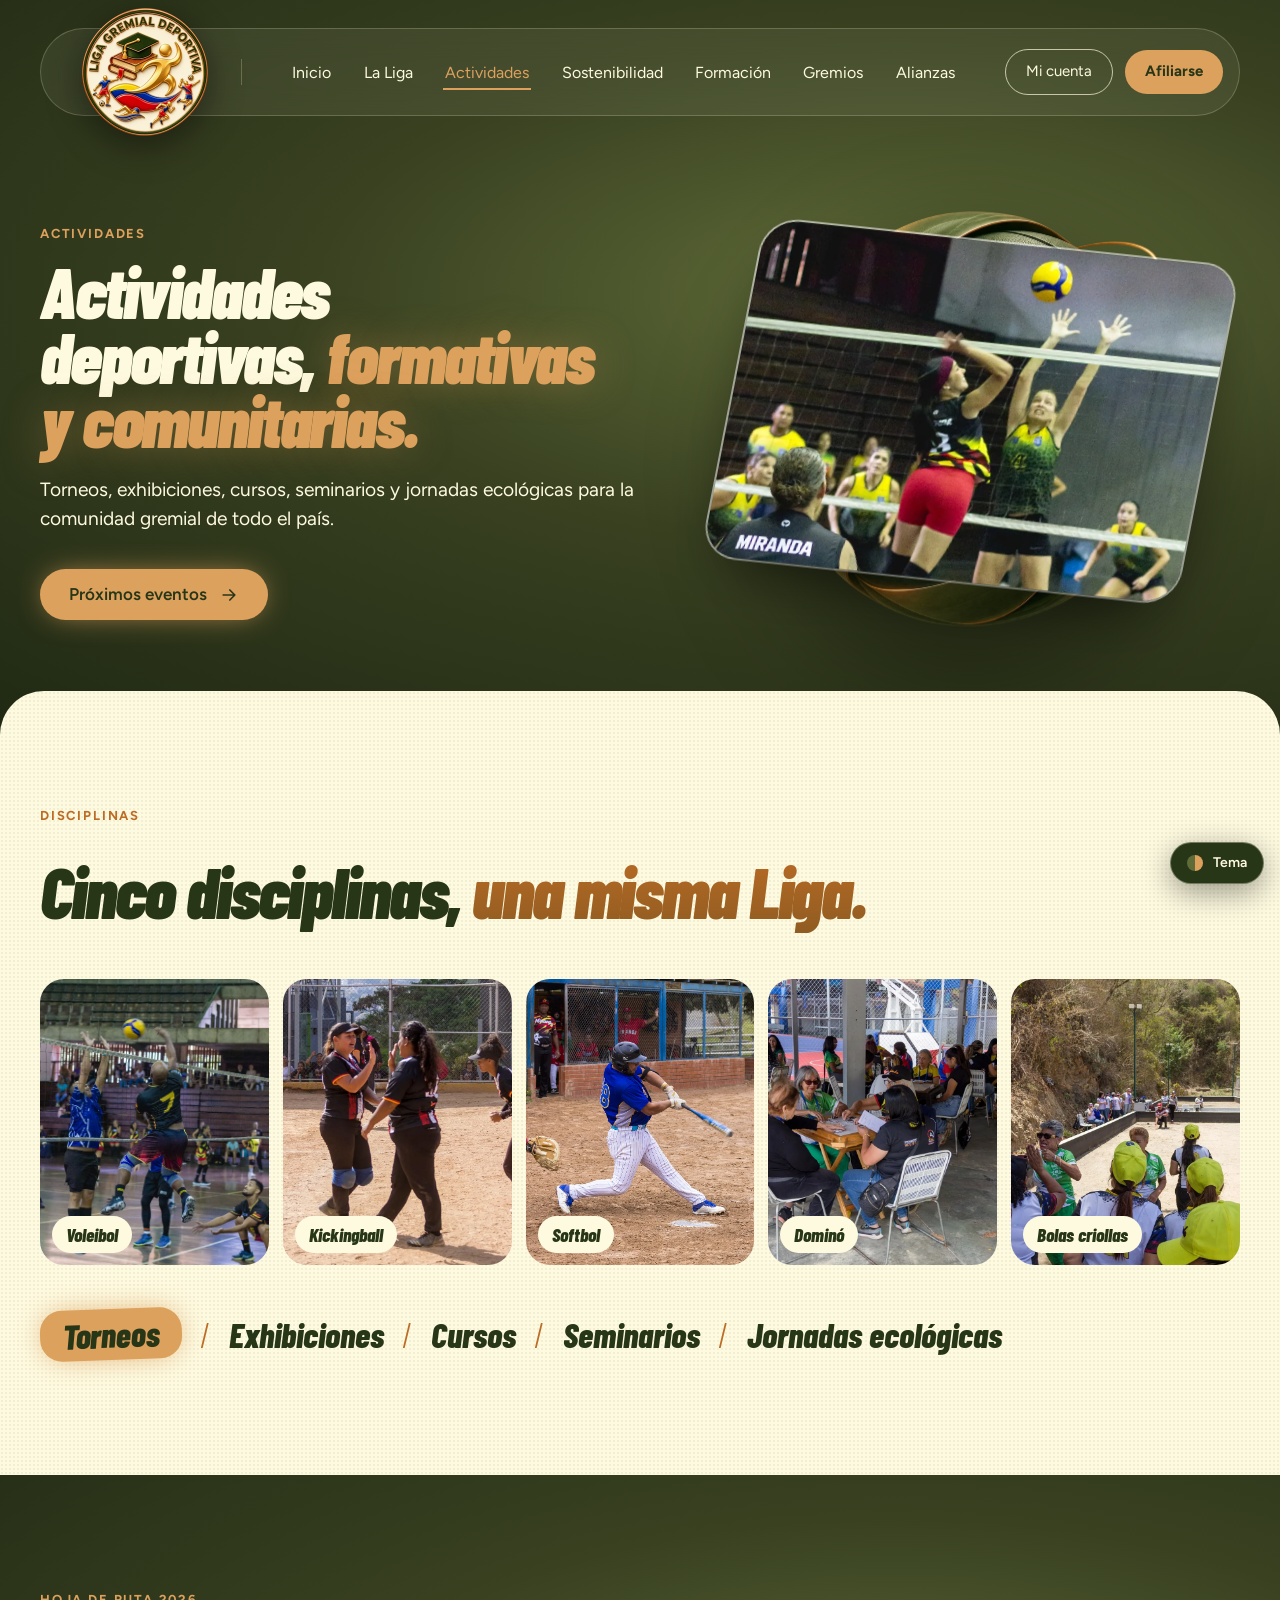
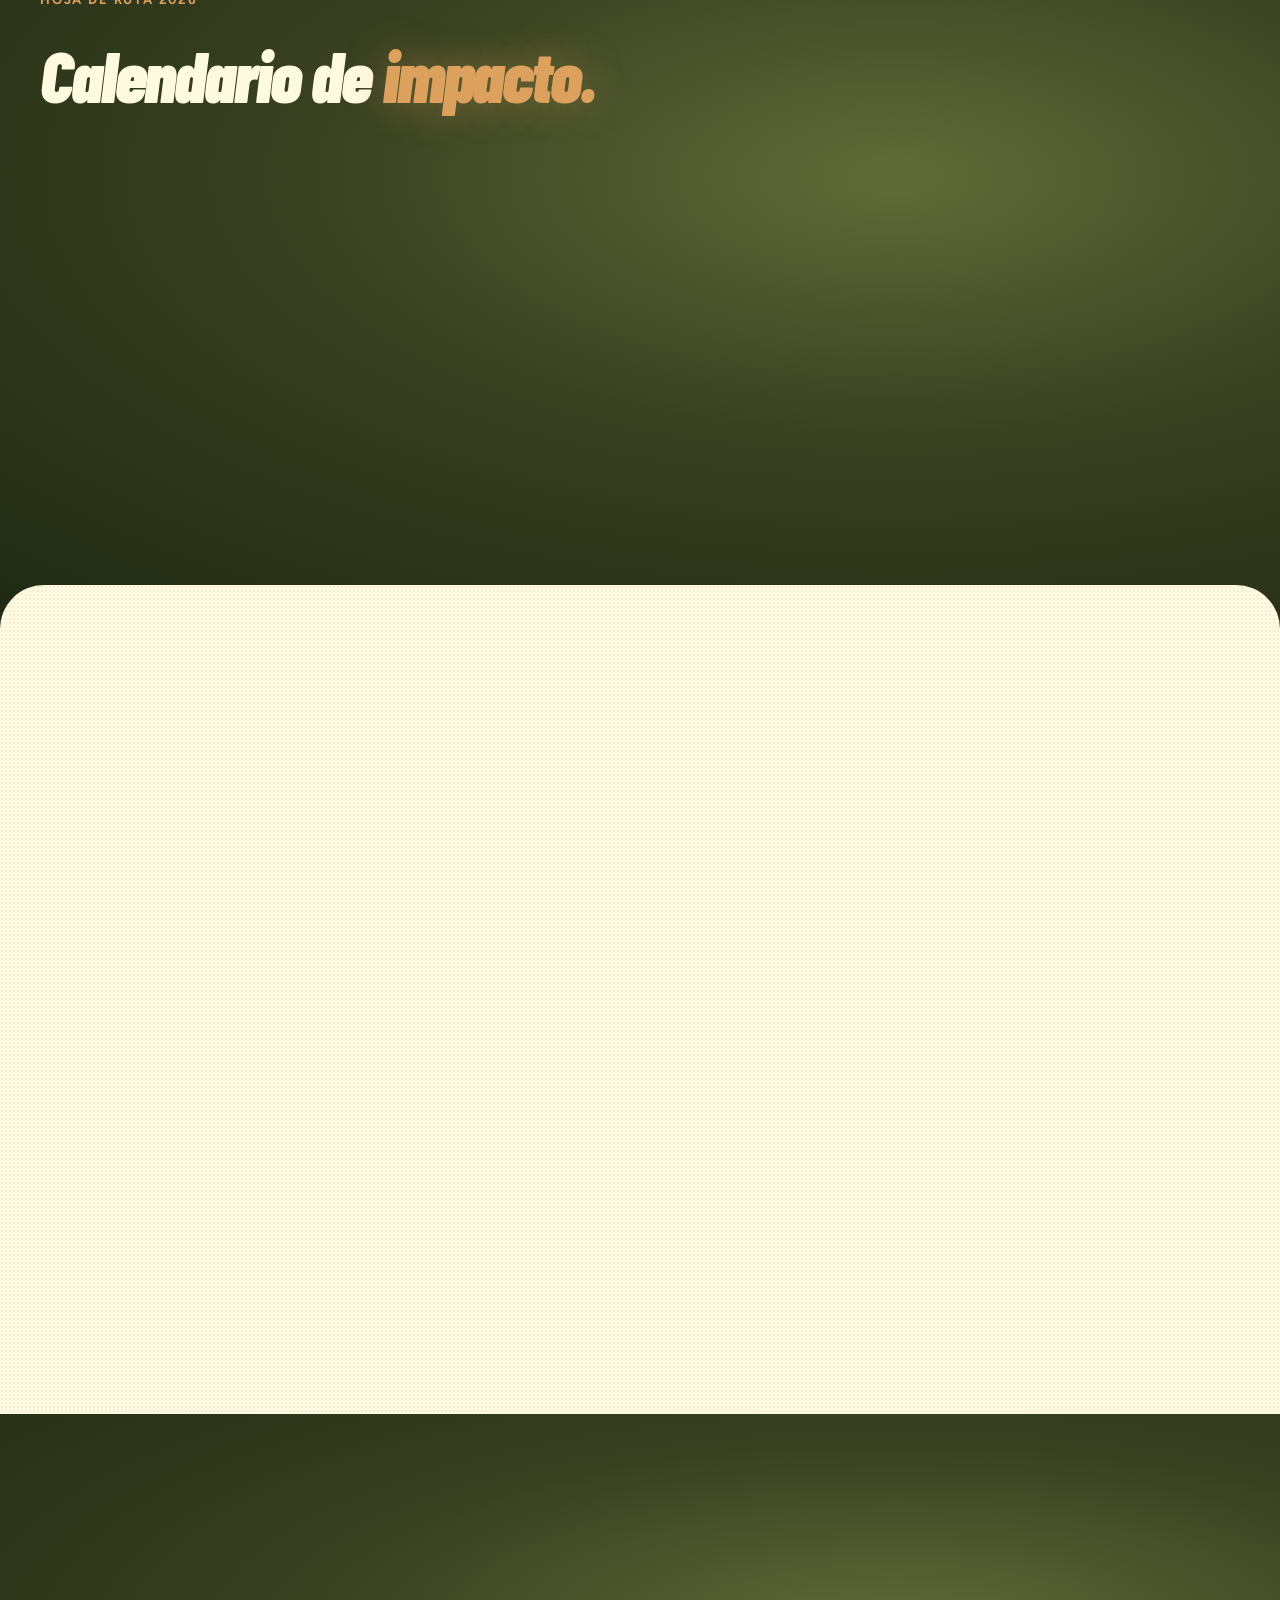
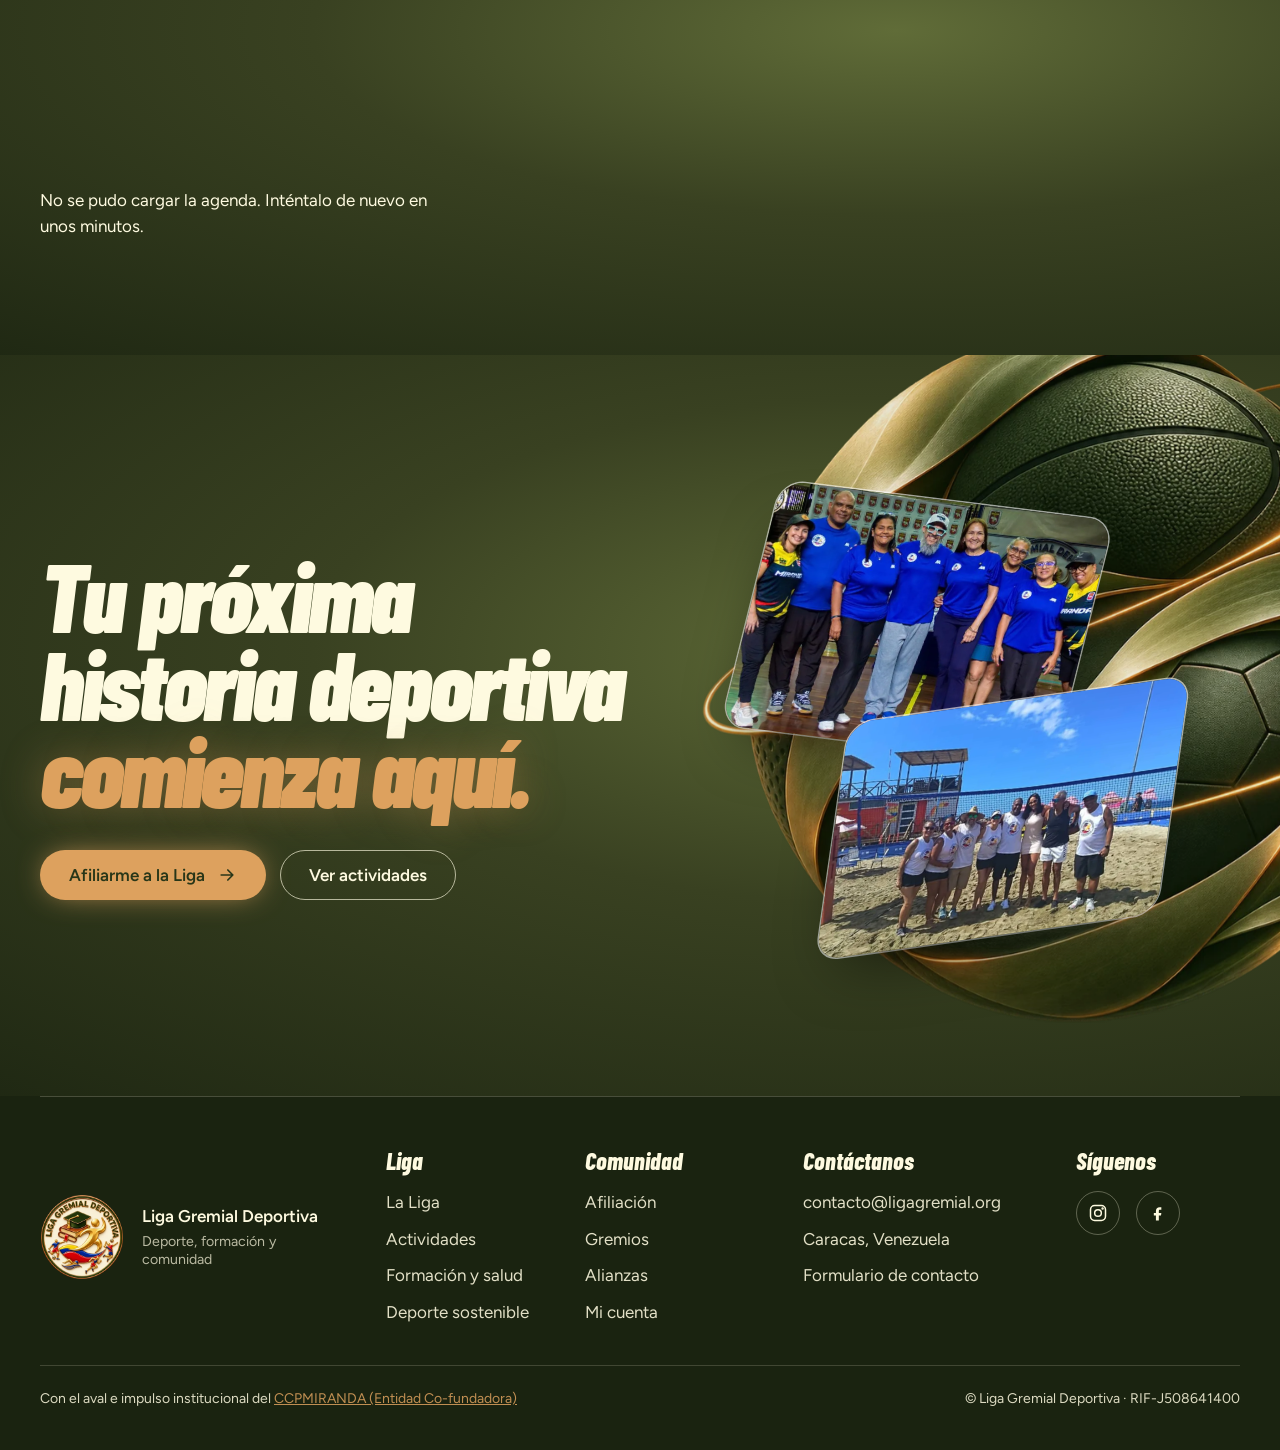
==== actividades.html @ 861901af "Vista previa estática del rediseño 2026 para la Junta Directiva Co-Authored-By: Claude Opus 5.5 <nor" ====
<!doctype html>
<html lang="es">
  <head>
    <meta charset="UTF-8" />
    <meta name="robots" content="noindex, nofollow" />
    <meta name="viewport" content="width=device-width, initial-scale=1.0" />
    <title>Actividades y agenda deportiva | Liga Gremial Deportiva</title>
    <meta name="description" content="Agenda de actividades, torneos, exhibiciones, cursos, seminarios y eventos deportivos de la Liga Gremial Deportiva." />
    <meta name="keywords" content="LGD, Liga Gremial Deportiva, Liga Gremial, LGD Venezuela, LGD VNZLA, ligagremial.org, liga gremial deportiva venezuela, deporte gremial, deporte gremial Venezuela, deportes gremiales, liga deportiva gremial" />
    <meta name="theme-color" content="#283618" />
    <meta name="color-scheme" content="light" />
    <meta name="application-name" content="Liga Gremial Deportiva" />
    <meta name="apple-mobile-web-app-title" content="LGD" />
    <meta name="geo.region" content="VE" />
    <link rel="icon" type="image/png" href="./src/assets/lgd-real/favicon-lgd-round.png" />
    <link rel="apple-touch-icon" href="./src/assets/lgd-real/favicon-lgd-round.png" />
    <link rel="manifest" href="./site.webmanifest" />
    <meta property="og:type" content="website" />
    <meta property="og:site_name" content="Liga Gremial Deportiva" />
    <meta property="og:locale" content="es_VE" />
    <meta property="og:locale:alternate" content="en_US" />
    <meta property="og:title" content="Actividades y agenda deportiva | Liga Gremial Deportiva" />
    <meta property="og:description" content="Agenda de actividades, torneos, exhibiciones, cursos, seminarios y eventos deportivos de la Liga Gremial Deportiva." />
    <meta property="og:url" content="https://ligagremial.org/actividades.html" />
    <meta property="og:image" content="https://ligagremial.org/src/assets/lgd-drive/actividades-hero-accion-20261014.jpg" />
    <meta property="og:image:alt" content="Liga Gremial Deportiva" />
    <meta name="twitter:card" content="summary_large_image" />
    <meta name="twitter:title" content="Actividades y agenda deportiva | Liga Gremial Deportiva" />
    <meta name="twitter:description" content="Agenda de actividades, torneos, exhibiciones, cursos, seminarios y eventos deportivos de la Liga Gremial Deportiva." />
    <meta name="twitter:image" content="https://ligagremial.org/src/assets/lgd-drive/actividades-hero-accion-20261014.jpg" />
    <script type="application/ld+json">
      {
        "@context": "https://schema.org",
        "@graph": [
          {
            "@type": "SportsOrganization",
            "@id": "https://ligagremial.org/#organization",
            "name": "Liga Gremial Deportiva",
            "alternateName": [
              "LGD",
              "Liga Gremial",
              "Liga Gremial Deportiva Venezuela",
              "LGD Venezuela",
              "LGD VNZLA",
              "ligagremial.org"
            ],
            "sameAs": [
              "https://www.instagram.com/lgdvnzla",
              "https://www.facebook.com/share/1KRpXBRXyN/"
            ],
            "url": "https://ligagremial.org/",
            "logo": "https://ligagremial.org/src/assets/lgd-real/logo-lgd-plano.jpg",
            "image": "https://ligagremial.org/src/assets/lgd-real/logo-lgd-plano.jpg",
            "taxID": "RIF-J508641400",
            "areaServed": {
              "@type": "Country",
              "name": "Venezuela"
            },
            "knowsAbout": [
              "deporte gremial",
              "deporte sostenible",
              "economía circular",
              "formación deportiva",
              "salud preventiva",
              "alianzas institucionales"
            ]
          },
          {
            "@type": "WebSite",
            "@id": "https://ligagremial.org/#website",
            "name": "Liga Gremial Deportiva",
            "url": "https://ligagremial.org/",
            "publisher": {
              "@id": "https://ligagremial.org/#organization"
            },
            "inLanguage": [
              "es",
              "en"
            ]
          },
          {
            "@type": "WebPage",
            "@id": "https://ligagremial.org/actividades.html#webpage",
            "url": "https://ligagremial.org/actividades.html",
            "name": "Actividades y agenda deportiva | Liga Gremial Deportiva",
            "description": "Agenda de actividades, torneos, exhibiciones, cursos, seminarios y eventos deportivos de la Liga Gremial Deportiva.",
            "isPartOf": {
              "@id": "https://ligagremial.org/#website"
            },
            "about": {
              "@id": "https://ligagremial.org/#organization"
            },
            "inLanguage": "es",
            "primaryImageOfPage": {
              "@type": "ImageObject",
              "url": "https://ligagremial.org/src/assets/lgd-drive/actividades-hero-accion-20261014.jpg"
            }
          },
          {
            "@type": "BreadcrumbList",
            "@id": "https://ligagremial.org/actividades.html#breadcrumb",
            "itemListElement": [
              {
                "@type": "ListItem",
                "position": 1,
                "name": "Inicio",
                "item": "https://ligagremial.org/"
              },
              {
                "@type": "ListItem",
                "position": 2,
                "name": "Actividades",
                "item": "https://ligagremial.org/actividades.html"
              }
            ]
          }
        ]
      }
    </script>
    <link rel="preconnect" href="https://fonts.googleapis.com" />
    <link rel="preconnect" href="https://fonts.gstatic.com" crossorigin />
    <link href="https://fonts.googleapis.com/css2?family=Barlow+Condensed:ital,wght@0,600;0,700;0,800;0,900;1,600;1,700;1,800;1,900&amp;family=Figtree:ital,wght@0,400;0,500;0,600;0,700;1,400;1,500&amp;display=swap" rel="stylesheet" />
    <link rel="stylesheet" href="./rediseno.css?v=20261112" />
    <script>(function(){var t='oliva';try{t=localStorage.getItem('lgd-tema')||t}catch(e){}document.documentElement.dataset.theme=t==='amatista'?'amatista':'oliva';})();</script>
    <script src="./rediseno.js?v=20261112" defer></script>
  </head>
  <body class="page-fade">
    <a class="skip-link" href="#contenido">Saltar al contenido</a>
    <header class="site-head">
      <nav class="nav-bar" aria-label="Navegación principal">
        <a class="brand" href="./index.html" aria-label="Liga Gremial Deportiva, inicio"><img class="" src="./src/assets/rediseno/logo-oliva-256.webp" data-src-oliva="./src/assets/rediseno/logo-oliva-256.webp" data-src-amatista="./src/assets/rediseno/logo-amatista-256.webp" alt="Logo de la Liga Gremial Deportiva" width="256" height="256" /></a>
        <ul class="nav-links"><li><a href="./index.html">Inicio</a></li><li><a href="./liga.html">La Liga</a></li><li><a href="./actividades.html" aria-current="page">Actividades</a></li><li><a href="./deporte-sostenible.html">Sostenibilidad</a></li><li><a href="./formacion-salud.html">Formación</a></li><li><a href="./gremios.html">Gremios</a></li><li><a href="./institucional.html">Alianzas</a></li></ul>
        <div class="nav-actions"><a class="nav-account" href="https://ligagremial.org/cuenta.html">Mi cuenta</a><a class="nav-join" href="./comunidad-afiliacion.html">Afiliarse</a></div>
        <button class="nav-toggle" type="button" aria-label="Abrir menú" aria-expanded="false" aria-controls="menu-movil"><span></span></button>
      </nav>
      <div class="nav-panel" id="menu-movil">
        <ul><li><a href="./index.html">Inicio</a></li><li><a href="./liga.html">La Liga</a></li><li><a href="./actividades.html" aria-current="page">Actividades</a></li><li><a href="./deporte-sostenible.html">Sostenibilidad</a></li><li><a href="./formacion-salud.html">Formación</a></li><li><a href="./gremios.html">Gremios</a></li><li><a href="./institucional.html">Alianzas</a></li><li><a href="./comunidad-afiliacion.html">Afiliación</a></li><li><a href="./contacto.html">Contacto</a></li></ul>
        <div class="btn-row"><a class="btn btn-ghost" href="https://ligagremial.org/cuenta.html">Mi cuenta</a><a class="btn btn-accent" href="./comunidad-afiliacion.html">Afiliarse</a></div>
      </div>
    </header>
    <main id="contenido">
      <section class="dark page-hero">
        <div class="wrap split">
          <div data-reveal>
            <span class="eyebrow">Actividades</span>
            <h1 class="display display-lg">Actividades deportivas, <span class="accent">formativas y comunitarias.</span></h1>
            <p class="lead">Torneos, exhibiciones, cursos, seminarios y jornadas ecológicas para la comunidad gremial de todo el país.</p>
            <div class="btn-row"><a class="btn btn-accent" href="#agenda-eventos">Próximos eventos<svg viewBox="0 0 24 24" fill="none" stroke="currentColor" stroke-width="2" stroke-linecap="round" stroke-linejoin="round" aria-hidden="true"><path d="M5 12h14M13 6l6 6-6 6"/></svg></a></div>
          </div>
          <div class="stage" data-reveal="zoom" style="aspect-ratio: 1 / .78">
            <img class="sphere " data-depth="0.5" src="./src/assets/rediseno/esfera-oliva-900.webp" srcset="./src/assets/rediseno/esfera-oliva-900.webp 900w, ./src/assets/rediseno/esfera-oliva.webp 1119w" sizes="(min-width: 1024px) 680px, 90vw" data-src-oliva="./src/assets/rediseno/esfera-oliva-900.webp" data-src-amatista="./src/assets/rediseno/esfera-amatista-900.webp" data-srcset-oliva="./src/assets/rediseno/esfera-oliva-900.webp 900w, ./src/assets/rediseno/esfera-oliva.webp 1119w" data-srcset-amatista="./src/assets/rediseno/esfera-amatista-900.webp 900w, ./src/assets/rediseno/esfera-amatista.webp 1159w" alt="" aria-hidden="true" width="900" height="828" />
            <div class="photo-tilt" style="position:absolute;inset:4% 2% 10%">
              <figure data-depth="0.25" style="transform: translate3d(var(--px,0),var(--py,0),0) rotate(6deg) skewX(-5deg)"><img src="./src/assets/rediseno/fotos/actividades-hero-accion-20261014.webp" alt="Actividad deportiva gremial en cancha" /></figure>
            </div>
          </div>
        </div>
      </section>

      <section class="paper sec lift" aria-labelledby="disciplinas-title">
        <div class="wrap">
          <div class="sec-head" data-reveal><span class="eyebrow">Disciplinas</span><h2 class="display display-lg" id="disciplinas-title">Cinco disciplinas, <span class="grad">una misma Liga.</span></h2></div>
          <div class="gallery"><figure data-reveal style="--d:0.0s"><img src="./src/assets/rediseno/fotos/evento-voleibol.webp" alt="Voleibol gremial" loading="lazy" /><figcaption>Voleibol</figcaption></figure><figure data-reveal style="--d:0.06s"><img src="./src/assets/rediseno/fotos/evento-kickingball.webp" alt="Kickingball" loading="lazy" /><figcaption>Kickingball</figcaption></figure><figure data-reveal style="--d:0.12s"><img src="./src/assets/rediseno/fotos/evento-softbol.webp" alt="Softbol" loading="lazy" /><figcaption>Softbol</figcaption></figure><figure data-reveal style="--d:0.18s"><img src="./src/assets/rediseno/fotos/evento-domino.webp" alt="Dominó" loading="lazy" /><figcaption>Dominó</figcaption></figure><figure data-reveal style="--d:0.24s"><img src="./src/assets/rediseno/fotos/evento-bolas-criollas.webp" alt="Bolas criollas" loading="lazy" /><figcaption>Bolas criollas</figcaption></figure></div>
          <ul class="pills" style="margin-top:44px"><li class="on">Torneos</li><li>Exhibiciones</li><li>Cursos</li><li>Seminarios</li><li>Jornadas ecológicas</li></ul>
        </div>
      </section>

      <section class="dark sec" aria-labelledby="ruta-title">
        <div class="wrap">
          <div class="sec-head" data-reveal><span class="eyebrow">Hoja de ruta 2026</span><h2 class="display display-lg" id="ruta-title">Calendario de <span class="accent">impacto.</span></h2></div>
          <div class="timeline">
            <div class="month" data-reveal><h3>Noviembre</h3><p>Mes del rendimiento</p><ol>
              <li><time>13 nov</time><span>Carrera Caminata Chirimena Extrema</span></li>
              <li><time>21–22 nov</time><span>Copa Navidad Gremial de Baloncesto</span></li>
              <li><time>27 nov</time><span>Jornada de Capacitación Deportiva</span></li>
              <li><time>28–29 nov</time><span>Copa Navidad Gremial</span></li></ol></div>
            <div class="month" data-reveal style="--d:.1s"><h3>Diciembre</h3><p>Mes de la integración</p><ol>
              <li><time>5–6 dic</time><span>Copa Navidad Gremial de Bolas Criollas y Dominó</span></li></ol></div>
          </div>
        </div>
      </section>

      <section class="paper sec lift" aria-labelledby="mapa-title">
        <div class="wrap">
          <div class="sec-head" data-reveal><span class="eyebrow">Por disciplina</span><h2 class="display display-lg" id="mapa-title">Así se vive <span class="grad">cada deporte.</span></h2></div>
          <div class="cards cards-3"><article class="card" data-reveal style="--d:0.0s"><span class="kicker">Disciplina</span><h3>Voleibol</h3><p>Competencias de cancha y de arena, con equipos por gremio y categorías femenina y masculina.</p></article><article class="card" data-reveal style="--d:0.06s"><span class="kicker">Disciplina</span><h3>Kickingball</h3><p>Participación femenina e integración comunitaria en jornadas por categoría.</p></article><article class="card" data-reveal style="--d:0.12s"><span class="kicker">Disciplina</span><h3>Softbol</h3><p>Calendario por equipos y encuentros entre gremios y clubes afiliados.</p></article><article class="card" data-reveal style="--d:0.0s"><span class="kicker">Disciplina</span><h3>Dominó</h3><p>Actividad social y de integración entre profesionales de distintos gremios.</p></article><article class="card" data-reveal style="--d:0.06s"><span class="kicker">Disciplina</span><h3>Bolas criollas</h3><p>Disciplina tradicional para integración social, recreación gremial y encuentros familiares.</p></article></div>
        </div>
      </section>

      <section class="dark sec" id="agenda-eventos" aria-labelledby="eventos-title">
        <div class="wrap">
          <div class="sec-head" data-reveal><span class="eyebrow">Agenda LGD</span><h2 class="display display-lg" id="eventos-title">Próximos <span class="accent">eventos.</span></h2>
            <p class="lead">Consulta las actividades publicadas por la Liga e inscríbete desde tu cuenta de afiliado.</p></div>
          <div id="agenda-eventos-list" class="agenda-list" aria-live="polite"><p>Cargando actividades…</p></div>
        </div>
      </section>

      <section class="dark sec" aria-labelledby="cta-title">
        <div class="wrap split">
          <div data-reveal>
            <h2 class="display display-xl" id="cta-title">Tu próxima<br />historia deportiva<br /><span class="accent">comienza aquí.</span></h2>
            <div class="btn-row"><a class="btn btn-accent" href="./comunidad-afiliacion.html">Afiliarme a la Liga<svg viewBox="0 0 24 24" fill="none" stroke="currentColor" stroke-width="2" stroke-linecap="round" stroke-linejoin="round" aria-hidden="true"><path d="M5 12h14M13 6l6 6-6 6"/></svg></a><a class="btn btn-ghost" href="./actividades.html">Ver actividades</a></div>
          </div>
          <div class="cta-stage" data-reveal="zoom">
            <img class="sphere " data-depth="0.4" src="./src/assets/rediseno/esfera-oliva-900.webp" srcset="./src/assets/rediseno/esfera-oliva-900.webp 900w, ./src/assets/rediseno/esfera-oliva.webp 1119w" sizes="(min-width: 1024px) 860px, 120vw" data-src-oliva="./src/assets/rediseno/esfera-oliva-900.webp" data-src-amatista="./src/assets/rediseno/esfera-amatista-900.webp" data-srcset-oliva="./src/assets/rediseno/esfera-oliva-900.webp 900w, ./src/assets/rediseno/esfera-oliva.webp 1119w" data-srcset-amatista="./src/assets/rediseno/esfera-amatista-900.webp 900w, ./src/assets/rediseno/esfera-amatista.webp 1159w" alt="" aria-hidden="true" width="900" height="828" />
            <div class="cta-photo" style="left:40%;top:30%;width:62%;aspect-ratio:4/3;--r:7deg;--k:-7deg"><img src="./src/assets/rediseno/fotos/contactanos-20260929.webp" alt="Equipo de la Liga celebrando en la cancha" loading="lazy" /></div>
            <div class="cta-photo" style="left:56%;top:68%;width:64%;aspect-ratio:3/2;--r:-8deg;--k:-16deg"><img src="./src/assets/rediseno/fotos/playa-03.webp" alt="Participantes de la Copa Gremial de Voleibol de Arena" loading="lazy" /></div>
          </div>
        </div>
      </section>
    </main>
    <footer class="site-foot">
      <div class="foot-grid">
        <div class="foot-brand"><img class="" src="./src/assets/rediseno/logo-oliva-256.webp" data-src-oliva="./src/assets/rediseno/logo-oliva-256.webp" data-src-amatista="./src/assets/rediseno/logo-amatista-256.webp" alt="" width="256" height="256" /><p>Liga Gremial Deportiva<small>Deporte, formación y comunidad</small></p></div>
        <div><h4>Liga</h4><ul><li><a href="./liga.html">La Liga</a></li><li><a href="./actividades.html">Actividades</a></li><li><a href="./formacion-salud.html">Formación y salud</a></li><li><a href="./deporte-sostenible.html">Deporte sostenible</a></li></ul></div>
        <div><h4>Comunidad</h4><ul><li><a href="./comunidad-afiliacion.html">Afiliación</a></li><li><a href="./gremios.html">Gremios</a></li><li><a href="./institucional.html">Alianzas</a></li><li><a href="https://ligagremial.org/cuenta.html">Mi cuenta</a></li></ul></div>
        <div><h4>Contáctanos</h4><ul><li><a href="mailto:contacto@ligagremial.org">contacto@ligagremial.org</a></li><li><a href="./contacto.html">Caracas, Venezuela</a></li><li><a href="./contacto.html">Formulario de contacto</a></li></ul></div>
        <div><h4>Síguenos</h4><div class="social"><a href="https://www.instagram.com/lgdvnzla" target="_blank" rel="noopener noreferrer" aria-label="Instagram de la Liga Gremial Deportiva"><svg viewBox="0 0 24 24" fill="none" stroke="currentColor" stroke-width="1.8" stroke-linecap="round" stroke-linejoin="round" aria-hidden="true"><rect x="3" y="3" width="18" height="18" rx="5"/><circle cx="12" cy="12" r="4"/><circle cx="17.5" cy="6.5" r=".6" fill="currentColor"/></svg></a><a href="https://www.facebook.com/share/1KRpXBRXyN/" target="_blank" rel="noopener noreferrer" aria-label="Facebook de la Liga Gremial Deportiva"><svg viewBox="0 0 24 24" fill="currentColor" aria-hidden="true"><path d="M14 8h2V5h-2c-2.8 0-4.5 1.7-4.5 4.6V12H7v3h2.5v6H13v-6h2.6l.4-3h-3V9.7c0-1.1.4-1.7 1-1.7Z"/></svg></a></div></div>
      </div>
      <div class="foot-seal">
        <p>Con el aval e impulso institucional del <a href="./institucional.html#ccpmiranda">CCPMIRANDA (Entidad Co-fundadora)</a></p>
        <p>© Liga Gremial Deportiva · RIF-J508641400</p>
      </div>
    </footer>
    
  </body>
</html>
---- rediseno.css ----
/* Liga Gremial Deportiva — rediseño 2026.
   Los colores viven en variables --lgd-*; cada tema solo redefine esas variables. */

:root,
html[data-theme="oliva"] {
  --lgd-bg: #283618;
  --lgd-deep: #1a2310;
  --lgd-mid: #394121;
  --lgd-glow: #606c38;
  --lgd-paper: #fefae0;
  --lgd-paper-2: #f3eccb;
  --lgd-ink: #283618;
  --lgd-light: #fefae0;
  --lgd-accent: #dda15e;
  --lgd-accent-deep: #bc6c25;
  --lgd-action-ink: #283618;
  --lgd-org-1: #bc6c25;
  --lgd-org-2: #606c38;
  --lgd-org-3: #394121;
}

html[data-theme="amatista"] {
  --lgd-bg: #3c1642;
  --lgd-deep: #220a27;
  --lgd-mid: #43234f;
  --lgd-glow: #086375;
  --lgd-paper: #f4fff0;
  --lgd-paper-2: #e3f5ec;
  --lgd-ink: #3c1642;
  --lgd-light: #ffffff;
  --lgd-accent: #1dd3b0;
  --lgd-accent-deep: #086375;
  --lgd-action-ink: #073b3d;
  --lgd-org-1: #086375;
  --lgd-org-2: #6b2f78;
  --lgd-org-3: #43234f;
}

:root {
  --font-display: "Barlow Condensed", "Arial Narrow", sans-serif;
  --font-body: "Figtree", system-ui, sans-serif;
  --wrap: 1330px;
  --gutter: clamp(16px, 4vw, 40px);
  --radius-xl: 44px;
  --ease-out: cubic-bezier(.2, .7, .2, 1);
}

*, *::before, *::after { box-sizing: border-box; }
html { scroll-behavior: smooth; -webkit-text-size-adjust: 100%; }
body {
  margin: 0;
  background: var(--lgd-deep);
  color: var(--lgd-light);
  font: 400 17px/1.55 var(--font-body);
  -webkit-font-smoothing: antialiased;
  overflow-x: hidden;
}
img { display: block; max-width: 100%; }
a { color: inherit; }
h1, h2, h3, h4, p { margin: 0; }
:focus-visible { outline: 3px solid var(--lgd-accent); outline-offset: 3px; }
.skip-link { position: absolute; left: 16px; top: -60px; z-index: 100; padding: 10px 16px; border-radius: 999px; background: var(--lgd-accent); color: var(--lgd-action-ink); font-weight: 700; }
.skip-link:focus { top: 12px; }
.wrap { width: min(100% - 2 * var(--gutter), var(--wrap)); margin-inline: auto; }

/* ---------- Tipografía ---------- */
.display {
  font-family: var(--font-display);
  font-weight: 900;
  font-style: italic;
  letter-spacing: -0.03em;
  line-height: .9;
  text-wrap: balance;
}
.display-xl { font-size: clamp(3rem, 7.6vw, 7.2rem); }
.display-lg { font-size: clamp(2.6rem, 5.6vw, 5.4rem); }
.display-md { font-size: clamp(2.1rem, 3.8vw, 3.6rem); }
.display-sm { font-size: clamp(1.6rem, 2.4vw, 2.2rem); font-weight: 800; }
.accent { color: var(--lgd-accent); }
.dark .accent { text-shadow: 0 0 40px color-mix(in srgb, var(--lgd-accent) 35%, transparent); }
.grad {
  background: linear-gradient(180deg, var(--lgd-accent-deep), color-mix(in srgb, var(--lgd-accent-deep) 70%, var(--lgd-ink)));
  -webkit-background-clip: text; background-clip: text; color: transparent; padding-right: .08em;
}
.eyebrow { display: inline-block; margin-bottom: 14px; font-size: 13px; font-weight: 700; letter-spacing: .14em; text-transform: uppercase; color: var(--lgd-accent-deep); }
.dark .eyebrow { color: var(--lgd-accent); }
.lead { font-size: clamp(1.05rem, 1.5vw, 1.4rem); line-height: 1.5; max-width: 640px; }
.muted { opacity: .82; }

/* ---------- Secciones ---------- */
.dark {
  position: relative;
  background: radial-gradient(120% 90% at 70% 40%, var(--lgd-glow) 0%, var(--lgd-mid) 38%, var(--lgd-deep) 100%);
  color: var(--lgd-light);
}
.paper {
  position: relative;
  background: var(--lgd-paper) radial-gradient(color-mix(in srgb, var(--lgd-ink) 6%, transparent) 1px, transparent 1px) 0 0 / 4px 4px;
  color: var(--lgd-ink);
}
.sec { padding-block: clamp(64px, 9vw, 120px); overflow: hidden; }
.sec-tight { padding-block: clamp(48px, 6vw, 80px); }
.lift { margin-top: calc(-1 * var(--radius-xl)); border-radius: var(--radius-xl) var(--radius-xl) 0 0; }
.sec-head { display: grid; gap: 18px; margin-bottom: clamp(32px, 5vw, 56px); max-width: 860px; }
.split { display: grid; gap: clamp(32px, 5vw, 64px); align-items: center; }
@media (min-width: 960px) {
  .split { grid-template-columns: minmax(0, 1fr) minmax(0, .9fr); }
  .split.rev > :first-child { order: 2; }
}

/* ---------- Botones ---------- */
.btn {
  display: inline-flex; align-items: center; gap: 12px;
  padding: 14px 28px; border: 1px solid transparent; border-radius: 999px;
  font: 600 17px/1.2 var(--font-body); text-decoration: none; cursor: pointer;
  transition: transform .25s var(--ease-out), background-color .2s, color .2s, border-color .2s, box-shadow .25s;
}
.btn:hover { transform: translateY(-2px); }
.btn svg { width: 20px; height: 20px; transition: transform .25s var(--ease-out); }
.btn:hover svg { transform: translateX(4px); }
.btn-accent { background: var(--lgd-accent); color: var(--lgd-action-ink); box-shadow: 0 0 30px -8px var(--lgd-accent); }
.btn-accent:hover { background: color-mix(in srgb, var(--lgd-accent) 82%, white); }
.btn-ink { background: var(--lgd-ink); color: var(--lgd-paper); }
.btn-ink:hover { background: color-mix(in srgb, var(--lgd-ink) 85%, white); }
.btn-ghost { border-color: color-mix(in srgb, currentColor 65%, transparent); background: transparent; color: inherit; }
.btn-ghost:hover { border-color: var(--lgd-accent); color: var(--lgd-accent); }
.paper .btn-ghost:hover { color: var(--lgd-accent-deep); border-color: var(--lgd-accent-deep); }
.btn-row { display: flex; flex-wrap: wrap; gap: 14px; margin-top: 36px; }

/* ---------- Cabecera ---------- */
.site-head { position: absolute; inset: 0 0 auto; z-index: 40; padding: 28px var(--gutter) 0; }
.nav-bar {
  position: relative; display: flex; align-items: center; gap: 20px;
  max-width: var(--wrap); height: 80px; margin-inline: auto; padding: 0 16px 0 128px;
  border: 1px solid color-mix(in srgb, var(--lgd-light) 20%, transparent); border-radius: 999px;
  background: color-mix(in srgb, var(--lgd-light) 7%, transparent); backdrop-filter: blur(14px); -webkit-backdrop-filter: blur(14px);
  color: var(--lgd-light);
}
.brand { position: absolute; left: 16px; top: 50%; transform: translateY(-50%); }
.brand img { width: 104px; height: 104px; object-fit: contain; filter: drop-shadow(0 10px 18px rgba(0,0,0,.45)); transition: transform .4s var(--ease-out); }
.brand:hover img { transform: rotate(-8deg) scale(1.04); }
.nav-links { display: none; flex: 1; align-items: center; justify-content: space-evenly; margin: 0; padding: 0 0 0 20px; list-style: none; border-left: 1px solid color-mix(in srgb, var(--lgd-light) 22%, transparent); }
.nav-links a { position: relative; padding: 8px 2px; font-size: 16px; text-decoration: none; transition: color .2s; }
.nav-links a::after { content: ""; position: absolute; inset: auto 0 0; height: 2px; background: var(--lgd-accent); transform: scaleX(0); transform-origin: left; transition: transform .3s var(--ease-out); }
.nav-links a:hover, .nav-links a[aria-current="page"] { color: var(--lgd-accent); }
.nav-links a:hover::after, .nav-links a[aria-current="page"]::after { transform: scaleX(1); }
.nav-actions { display: none; align-items: center; gap: 12px; margin-left: auto; }
.nav-actions a { padding: 10px 20px; border-radius: 999px; font-size: 15px; text-decoration: none; white-space: nowrap; }
.nav-account { border: 1px solid color-mix(in srgb, var(--lgd-light) 70%, transparent); }
.nav-account:hover { border-color: var(--lgd-accent); color: var(--lgd-accent); }
.nav-join { background: var(--lgd-accent); color: var(--lgd-action-ink); font-weight: 700; }
.nav-join:hover { background: color-mix(in srgb, var(--lgd-accent) 82%, white); }
.nav-toggle { display: grid; place-items: center; width: 46px; height: 46px; margin-left: auto; border: 1px solid color-mix(in srgb, var(--lgd-light) 40%, transparent); border-radius: 50%; background: transparent; color: inherit; cursor: pointer; }
.nav-toggle span, .nav-toggle span::before, .nav-toggle span::after { display: block; width: 18px; height: 2px; background: currentColor; border-radius: 2px; transition: transform .3s var(--ease-out), opacity .2s; }
.nav-toggle span { position: relative; }
.nav-toggle span::before, .nav-toggle span::after { content: ""; position: absolute; left: 0; }
.nav-toggle span::before { top: -6px; } .nav-toggle span::after { top: 6px; }
.nav-open .nav-toggle span { background: transparent; }
.nav-open .nav-toggle span::before { transform: translateY(6px) rotate(45deg); }
.nav-open .nav-toggle span::after { transform: translateY(-6px) rotate(-45deg); }
.nav-panel {
  display: none; max-width: var(--wrap); margin: 10px auto 0; padding: 22px;
  border: 1px solid color-mix(in srgb, var(--lgd-light) 15%, transparent); border-radius: 28px;
  background: color-mix(in srgb, var(--lgd-deep) 96%, transparent); color: var(--lgd-light);
}
.nav-open .nav-panel { display: block; animation: drop .35s var(--ease-out); }
.nav-panel ul { display: grid; gap: 4px; margin: 0; padding: 0; list-style: none; }
.nav-panel ul a { display: block; padding: 10px 6px; font-size: 18px; text-decoration: none; border-bottom: 1px solid color-mix(in srgb, var(--lgd-light) 8%, transparent); }
.nav-panel ul a[aria-current="page"] { color: var(--lgd-accent); }
.nav-panel .btn-row { margin-top: 18px; }
@keyframes drop { from { opacity: 0; transform: translateY(-8px); } }
@media (min-width: 760px) { .nav-actions { display: flex; } .nav-toggle { margin-left: 0; } }
@media (min-width: 1200px) {
  .nav-bar { height: 88px; padding-left: 200px; }
  .brand { left: 40px; }
  .brand img { width: 128px; height: 128px; }
  .nav-links { display: flex; }
  .nav-toggle, .nav-open .nav-panel { display: none; }
}
@media (max-width: 480px) { .nav-bar { height: 70px; padding-left: 100px; } .brand img { width: 84px; height: 84px; } }

/* ---------- Hero ---------- */
.hero { padding: clamp(150px, 18vw, 220px) 0 clamp(96px, 10vw, 150px); overflow: hidden; }
.hero-grid { display: grid; gap: 40px; align-items: center; }
@media (min-width: 1024px) { .hero-grid { grid-template-columns: minmax(0, .95fr) minmax(0, 1fr); } .hero h1 { font-size: clamp(3rem, 6.1vw, 6.6rem); } }
.hero h1 { color: var(--lgd-light); }
.hero .lead { margin-top: 28px; }
.page-hero { padding: clamp(150px, 16vw, 200px) 0 clamp(80px, 9vw, 120px); overflow: hidden; }
.page-hero .split { align-items: end; }
.page-hero .lead { margin-top: 24px; }

/* Escenario con esfera y tarjetas inclinadas */
.stage { position: relative; width: 100%; max-width: 680px; margin-inline: auto; aspect-ratio: 1 / .86; container-type: inline-size; }
.sphere { position: absolute; height: auto; max-width: none; pointer-events: none; user-select: none; will-change: transform; }
.stage .sphere { left: 50%; top: 52%; width: 84%; transform: translate(-50%, -50%) translate3d(var(--px, 0), var(--py, 0), 0); filter: drop-shadow(0 40px 60px rgba(0,0,0,.45)); }
.sphere-spin { animation: float 9s ease-in-out infinite; }
@keyframes float { 50% { translate: 0 -14px; rotate: 3deg; } }

.tilt-card {
  position: absolute; overflow: hidden; border-radius: 9% / 8%;
  background: var(--lgd-paper); color: var(--lgd-ink); text-decoration: none;
  transform: translate(-50%, -50%) rotate(var(--r, 0deg)) skewX(var(--k, 0deg)) translate3d(var(--px, 0), var(--py, 0), 0);
  box-shadow: 0 30px 60px -20px rgba(0,0,0,.65), 0 0 0 1px color-mix(in srgb, white 45%, transparent);
  transition: transform .5s var(--ease-out), box-shadow .5s;
}
.tilt-card:hover { transform: translate(-50%, -54%) rotate(var(--r, 0deg)) skewX(var(--k, 0deg)) translate3d(var(--px, 0), var(--py, 0), 0); box-shadow: 0 40px 70px -18px rgba(0,0,0,.7), 0 0 0 2px var(--lgd-accent); }
.tilt-card img { width: 100%; aspect-ratio: 4 / 3; object-fit: cover; transform: scale(1.06); transition: transform .8s var(--ease-out); }
.tilt-card:hover img { transform: scale(1.12); }
.tilt-card figcaption { display: flex; align-items: center; gap: 4cqw; padding: 3cqw 5cqw; line-height: 1; }
.tilt-card figcaption svg { width: 4.6cqw; height: 4.6cqw; flex: none; }
.tilt-card b { display: block; font: italic 800 3.4cqw/1 var(--font-display); white-space: nowrap; }
.tilt-card small { display: block; margin-top: .6cqw; font-size: 2.1cqw; font-style: italic; opacity: .75; white-space: nowrap; }

/* ---------- Pastillas (Compite / Conecta…) ---------- */
.pills { display: flex; flex-wrap: wrap; align-items: center; gap: 12px 18px; margin: 34px 0 0; padding: 0; list-style: none; font: italic 800 clamp(1.6rem, 2.7vw, 2.5rem)/1 var(--font-display); }
.pills li { display: flex; align-items: center; gap: 18px; }
.pills li + li::before { content: "/"; font-weight: 300; font-style: normal; color: var(--lgd-accent-deep); }
.pills .on { padding: 8px 22px; border-radius: 22px; background: var(--lgd-accent); color: var(--lgd-action-ink); transform: rotate(-2deg); box-shadow: 0 0 30px -6px var(--lgd-accent); }

/* ---------- Foto inclinada grande ---------- */
.photo-tilt { position: relative; aspect-ratio: 4 / 3; }
.photo-tilt .ring { left: -8%; top: 28%; width: 116%; height: 58%; transform: rotate(-12deg); }
.photo-tilt figure { position: absolute; inset: 6% 4%; margin: 0; overflow: hidden; border-radius: 7% / 10%; transform: rotate(7deg) skewX(-6deg); box-shadow: 0 30px 60px -25px rgba(0,0,0,.6), 0 0 0 2px color-mix(in srgb, white 60%, transparent); }
.photo-tilt img { width: 100%; height: 100%; object-fit: cover; transform: scale(1.08); }
.ring { position: absolute; border: 1.5px solid var(--lgd-accent); border-radius: 50%; filter: drop-shadow(0 0 6px var(--lgd-accent)); pointer-events: none; }
.orb { position: absolute; border-radius: 50%; pointer-events: none; background: radial-gradient(circle at 35% 25%, var(--lgd-accent) 0%, var(--lgd-accent-deep) 34%, var(--lgd-bg) 82%); opacity: .9; }

/* ---------- Tarjetas de actividad ---------- */
.act-grid { display: grid; gap: 34px; }
@media (min-width: 680px) { .act-grid { grid-template-columns: repeat(3, minmax(0, 1fr)); gap: 26px; } .act-grid > :nth-child(3n+2) { translate: 0 -22px; } }
.act-card { container-type: inline-size; overflow: hidden; border-radius: 30px; background: var(--lgd-paper); color: var(--lgd-ink); text-decoration: none; transform: rotate(var(--r, 6deg)) skewX(-5deg); box-shadow: 0 30px 60px -20px rgba(0,0,0,.7), 0 0 0 1px color-mix(in srgb, white 40%, transparent); transition: transform .5s var(--ease-out), box-shadow .5s; }
.act-card:hover { transform: translateY(-10px) rotate(var(--r, 6deg)) skewX(-5deg); box-shadow: 0 40px 70px -18px rgba(0,0,0,.75), 0 0 0 2px var(--lgd-accent); }
.act-card .media { position: relative; aspect-ratio: 4 / 3; overflow: hidden; }
.act-card .media img { width: 100%; height: 100%; object-fit: cover; transition: transform .8s var(--ease-out); }
.act-card:hover .media img { transform: scale(1.07); }
.act-card .tag { position: absolute; right: 6cqw; top: 6cqw; padding: 1.6cqw 4cqw; border-radius: 999px; background: var(--lgd-paper); font-size: 4.6cqw; font-weight: 700; }
.act-card .tag.live { background: var(--lgd-accent); color: var(--lgd-action-ink); }
.act-card .body { display: flex; align-items: center; gap: 5cqw; padding: 5cqw 7cqw 9cqw; }
.act-card .body svg { width: 13cqw; height: 13cqw; flex: none; }
.act-card h3 { font: italic 800 9cqw/1 var(--font-display); }
.act-card p { margin-top: 2cqw; font-size: 6cqw; font-style: italic; opacity: .8; }

/* ---------- Pestañas ---------- */
.tabs { display: flex; width: fit-content; max-width: 100%; margin-inline: auto; padding: 6px; border: 1px solid color-mix(in srgb, var(--lgd-light) 55%, transparent); border-radius: 999px; overflow-x: auto; }
.tabs button { padding: 10px clamp(16px, 3vw, 36px); border: 0; border-radius: 999px; background: transparent; color: inherit; font: 500 17px/1.2 var(--font-body); white-space: nowrap; cursor: pointer; transition: background-color .25s, color .25s; }
.tabs button[aria-selected="true"] { background: var(--lgd-accent); color: var(--lgd-action-ink); font-weight: 700; box-shadow: 0 0 24px -4px var(--lgd-accent); }
.tab-panel[hidden] { display: none; }
.tab-panel { animation: rise .5s var(--ease-out); }
@keyframes rise { from { opacity: 0; transform: translateY(14px); } }

/* ---------- Cuadrículas de contenido ---------- */
.cards { display: grid; gap: 18px; grid-template-columns: repeat(auto-fit, minmax(min(100%, 250px), 1fr)); }
@media (min-width: 960px) { .cards-3 { grid-template-columns: repeat(3, minmax(0, 1fr)); } }
.card { padding: 28px; border-radius: 26px; background: color-mix(in srgb, var(--lgd-paper-2) 70%, white); color: var(--lgd-ink); transition: transform .35s var(--ease-out), box-shadow .35s; }
.card:hover { transform: translateY(-4px); box-shadow: 0 22px 40px -26px color-mix(in srgb, var(--lgd-ink) 70%, transparent); }
.dark .card { background: color-mix(in srgb, var(--lgd-light) 6%, transparent); color: var(--lgd-light); border: 1px solid color-mix(in srgb, var(--lgd-light) 14%, transparent); }
.card .kicker { display: block; margin-bottom: 10px; font-size: 12px; font-weight: 700; letter-spacing: .14em; text-transform: uppercase; color: var(--lgd-accent-deep); }
.dark .card .kicker { color: var(--lgd-accent); }
.card h3 { font: italic 800 clamp(1.5rem, 2.2vw, 2rem)/1 var(--font-display); }
.card p { margin-top: 12px; line-height: 1.55; }
.card .num { display: block; font: italic 900 3.4rem/.9 var(--font-display); color: var(--lgd-accent-deep); }
.dark .card .num { color: var(--lgd-accent); }
.card-photo { padding: 0; overflow: hidden; }
.card-photo img { width: 100%; aspect-ratio: 16 / 10; object-fit: cover; }
.card-photo .card-body { padding: 24px 26px 28px; }
.check-list { display: grid; gap: 12px; margin: 22px 0 0; padding: 0; list-style: none; }
.check-list li { display: flex; gap: 12px; align-items: baseline; }
.check-list li::before { content: ""; flex: none; width: 10px; height: 10px; border-radius: 50%; background: var(--lgd-accent); box-shadow: 0 0 10px var(--lgd-accent); translate: 0 -1px; }

/* Chips (profesiones, disciplinas, universidades) */
.chips { display: flex; flex-wrap: wrap; gap: 10px; margin: 0; padding: 0; list-style: none; }
.chips li { padding: 9px 16px; border-radius: 999px; border: 1px solid color-mix(in srgb, var(--lgd-ink) 22%, transparent); background: color-mix(in srgb, white 55%, transparent); font-size: 15px; }
.dark .chips li { border-color: color-mix(in srgb, var(--lgd-light) 25%, transparent); background: color-mix(in srgb, var(--lgd-light) 6%, transparent); }

/* Galería */
.gallery { display: grid; gap: 14px; grid-template-columns: repeat(auto-fill, minmax(min(100%, 220px), 1fr)); }
.gallery figure { position: relative; margin: 0; overflow: hidden; border-radius: 24px; aspect-ratio: 4 / 5; }
.gallery img { width: 100%; height: 100%; object-fit: cover; transition: transform .8s var(--ease-out); }
.gallery figure:hover img { transform: scale(1.07); }
.gallery figcaption { position: absolute; inset: auto 12px 12px; padding: 8px 14px; border-radius: 999px; background: var(--lgd-paper); color: var(--lgd-ink); font: italic 800 1.2rem/1.1 var(--font-display); width: fit-content; }

/* ---------- Agenda ---------- */
.timeline { display: grid; gap: 18px; }
@media (min-width: 860px) { .timeline { grid-template-columns: repeat(2, minmax(0, 1fr)); } }
.month { padding: 28px; border-radius: 28px; border: 1px solid color-mix(in srgb, var(--lgd-light) 15%, transparent); background: color-mix(in srgb, var(--lgd-light) 5%, transparent); }
.month h3 { font: italic 900 2.4rem/1 var(--font-display); color: var(--lgd-accent); }
.month > p { margin-top: 4px; font-size: 14px; letter-spacing: .12em; text-transform: uppercase; opacity: .75; }
.month ol { display: grid; gap: 14px; margin: 22px 0 0; padding: 0; list-style: none; }
.month li { display: grid; grid-template-columns: 92px 1fr; gap: 14px; align-items: baseline; padding-top: 14px; border-top: 1px solid color-mix(in srgb, var(--lgd-light) 12%, transparent); }
.month time { font: italic 800 1.25rem/1 var(--font-display); color: var(--lgd-light); }
.agenda-list { display: grid; gap: 18px; grid-template-columns: repeat(auto-fill, minmax(min(100%, 300px), 1fr)); }
.agenda-list article { overflow: hidden; border-radius: 26px; background: var(--lgd-paper); color: var(--lgd-ink); }
.agenda-list article img { width: 100%; height: 190px; object-fit: cover; }
.agenda-list article div { padding: 22px; }
.agenda-list b { display: block; font: italic 800 1.7rem/1 var(--font-display); }
.agenda-list p { margin-top: 10px; }
.agenda-list .btn { margin-top: 16px; padding: 10px 22px; }
.agenda-list .btn[aria-disabled="true"] { opacity: .55; pointer-events: none; }

/* ---------- Franja de logos ---------- */
.logo-strip { position: relative; overflow: hidden; padding: 22px 0; border: 1px solid color-mix(in srgb, var(--lgd-ink) 25%, transparent); border-radius: 80px; -webkit-mask-image: linear-gradient(90deg, transparent, #000 8%, #000 92%, transparent); mask-image: linear-gradient(90deg, transparent, #000 8%, #000 92%, transparent); }
.dark .logo-strip { border-color: color-mix(in srgb, var(--lgd-light) 20%, transparent); }
.logo-track { display: flex; gap: 22px; width: max-content; margin: 0; padding: 0 22px; list-style: none; animation: marquee var(--marquee-time, 40s) linear infinite; }
.logo-strip:hover .logo-track, .logo-strip:focus-within .logo-track { animation-play-state: paused; }
.logo-track li { display: grid; place-items: center; width: 170px; height: 96px; padding: 12px 18px; border-radius: 22px; background: #fff; box-shadow: 0 10px 24px -18px rgba(0,0,0,.6); }
.logo-track img { max-height: 70px; max-width: 100%; object-fit: contain; filter: grayscale(.15); transition: filter .3s, transform .3s; }
.logo-track li:hover img { filter: none; transform: scale(1.06); }
@keyframes marquee { to { transform: translateX(calc(-50% - 11px)); } }

/* ---------- Organigrama ---------- */
.org { display: grid; gap: 16px; justify-items: center; }
.org-level { display: flex; flex-wrap: wrap; justify-content: center; gap: 14px; width: 100%; position: relative; }
.org-level + .org-level::before { content: ""; position: absolute; top: -16px; left: 50%; width: 2px; height: 16px; background: var(--lgd-org-1); }
.org-node { min-width: 180px; padding: 16px 22px; border-radius: 20px; text-align: center; font-weight: 600; line-height: 1.25; box-shadow: 0 14px 28px -20px rgba(0,0,0,.7); transition: transform .3s var(--ease-out); }
.org-node:hover { transform: translateY(-3px); }
.org-node small { display: block; margin-top: 4px; font-weight: 400; opacity: .85; }
.org-l1 .org-node { background: var(--lgd-org-1); color: #fff; font: italic 800 1.6rem/1 var(--font-display); padding: 18px 30px; }
.org-l2 .org-node { background: var(--lgd-org-2); color: #fff; font-size: 1.05rem; }
.org-l3 .org-node { background: var(--lgd-org-3); color: var(--lgd-light); }
.org-l4 .org-node { background: color-mix(in srgb, var(--lgd-paper-2) 70%, white); color: var(--lgd-ink); border: 1px solid color-mix(in srgb, var(--lgd-org-1) 45%, transparent); }
.org-caption { margin-top: 10px; font-size: 13px; letter-spacing: .14em; text-transform: uppercase; color: var(--lgd-accent-deep); }

/* ---------- Comparativa de modelo ---------- */
.compare { display: grid; gap: 14px; }
@media (min-width: 860px) { .compare { grid-template-columns: repeat(3, minmax(0, 1fr)); } }
.compare > div { padding: 28px; border-radius: 26px; border: 1px solid color-mix(in srgb, var(--lgd-light) 18%, transparent); }
.compare > div:nth-child(2) { background: var(--lgd-accent); color: var(--lgd-action-ink); border-color: transparent; box-shadow: 0 0 40px -10px var(--lgd-accent); }
.compare span { display: block; font-size: 12px; font-weight: 700; letter-spacing: .14em; text-transform: uppercase; opacity: .8; }
.compare p { margin-top: 10px; font: italic 800 1.7rem/1.05 var(--font-display); }

/* ---------- CCPMIRANDA ---------- */
.cofounder { position: relative; display: grid; gap: clamp(28px, 4vw, 56px); align-items: center; }
@media (min-width: 960px) { .cofounder { grid-template-columns: minmax(0, 1.05fr) minmax(0, .95fr); } }
.cofounder .badge { display: inline-flex; align-items: center; gap: 10px; padding: 9px 18px; border-radius: 999px; background: var(--lgd-accent); color: var(--lgd-action-ink); font-weight: 700; font-size: 14px; }
.cofounder .quote { margin-top: 26px; padding-left: 20px; border-left: 3px solid var(--lgd-accent); font-size: 1.15rem; line-height: 1.6; }
.cofounder .pillars { display: grid; gap: 14px; margin-top: 30px; }
@media (min-width: 640px) { .cofounder .pillars { grid-template-columns: repeat(3, minmax(0, 1fr)); } }
.seal { display: inline-flex; align-items: center; gap: 12px; margin-top: 18px; font-size: 15px; font-style: italic; opacity: .9; }
.seal::before { content: ""; width: 28px; height: 2px; background: var(--lgd-accent); }

/* ---------- CTA final ---------- */
.cta-stage { position: relative; aspect-ratio: 1 / .95; max-width: 620px; width: 100%; margin-inline: auto; }
.cta-stage .sphere { right: -40%; bottom: -26%; width: 140%; opacity: .92; transform: translate3d(var(--px, 0), var(--py, 0), 0); }
@media (max-width: 959px) { .cta-stage .sphere { right: -22%; bottom: -12%; width: 112%; } }
.split > [data-reveal]:first-child { position: relative; z-index: 2; }
.split-narrow-first { display: grid; gap: clamp(32px, 5vw, 64px); align-items: center; margin-top: 56px; }
@media (min-width: 960px) { .split-narrow-first { grid-template-columns: minmax(0, .42fr) minmax(0, 1fr); } }
.cta-photo { position: absolute; overflow: hidden; border-radius: 7% / 10%; box-shadow: 0 30px 60px -25px rgba(0,0,0,.6), 0 0 0 1.5px color-mix(in srgb, white 60%, transparent); transform: translate(-50%, -50%) rotate(var(--r)) skewX(var(--k)); transition: transform .5s var(--ease-out); }
.cta-photo:hover { transform: translate(-50%, -53%) rotate(var(--r)) skewX(var(--k)); }
.cta-photo img { width: 100%; height: 100%; object-fit: cover; transform: scale(1.06); }

/* ---------- Pie ---------- */
.site-foot { padding: 0 var(--gutter) 40px; background: var(--lgd-deep); color: var(--lgd-light); }
.foot-grid { display: grid; gap: 36px; max-width: var(--wrap); margin-inline: auto; padding-top: 52px; border-top: 1px solid color-mix(in srgb, var(--lgd-light) 20%, transparent); }
@media (min-width: 720px) { .foot-grid { grid-template-columns: repeat(2, minmax(0, 1fr)); } }
@media (min-width: 1100px) { .foot-grid { grid-template-columns: 1.7fr .9fr 1fr 1.3fr .9fr; } }
.foot-brand { display: flex; align-items: center; gap: 18px; }
.foot-brand img { width: 84px; height: 84px; object-fit: contain; }
.foot-brand p { font-size: 17px; font-weight: 600; line-height: 1.25; }
.foot-brand small { display: block; margin-top: 6px; font-weight: 400; opacity: .7; }
.site-foot h4 { font: italic 800 1.5rem/1 var(--font-display); }
.site-foot ul { display: grid; gap: 10px; margin: 16px 0 0; padding: 0; list-style: none; }
.site-foot ul a { text-decoration: none; opacity: .88; }
.site-foot ul a:hover { color: var(--lgd-accent); opacity: 1; }
.social { display: flex; gap: 16px; margin-top: 18px; }
.social a { display: grid; place-items: center; width: 44px; height: 44px; border: 1px solid color-mix(in srgb, var(--lgd-light) 30%, transparent); border-radius: 50%; transition: border-color .2s, color .2s, transform .25s var(--ease-out); }
.social a:hover { border-color: var(--lgd-accent); color: var(--lgd-accent); transform: translateY(-3px); }
.social svg { width: 20px; height: 20px; }
.foot-seal { max-width: var(--wrap); margin: 40px auto 0; padding-top: 22px; border-top: 1px solid color-mix(in srgb, var(--lgd-light) 20%, transparent); display: flex; flex-wrap: wrap; gap: 10px 24px; justify-content: space-between; font-size: 14px; opacity: .85; }
.foot-seal a { color: var(--lgd-accent); }

/* ---------- Formularios (marcado y nombres de campos sin cambios; forms.js los controla) ---------- */
.form-shell { display: grid; gap: clamp(28px, 4vw, 56px); align-items: start; }
@media (min-width: 1024px) { .form-shell { grid-template-columns: minmax(0, .7fr) minmax(0, 1.3fr); } .form-shell .contact-form-copy { position: sticky; top: 32px; } }
.contact-form { display: grid; gap: 18px; padding: clamp(22px, 3vw, 40px); border-radius: 32px; background: #fff; color: var(--lgd-ink); box-shadow: 0 40px 80px -50px rgba(0,0,0,.55); }
.form-grid { display: grid; gap: 16px; }
@media (min-width: 680px) { .form-grid { grid-template-columns: repeat(2, minmax(0, 1fr)); } }
.contact-form label { display: grid; gap: 7px; font-size: 14px; font-weight: 600; }
.contact-form input, .contact-form select, .contact-form textarea {
  width: 100%; padding: 13px 15px; border: 1px solid color-mix(in srgb, var(--lgd-ink) 22%, transparent); border-radius: 14px;
  background: color-mix(in srgb, var(--lgd-paper) 45%, white); color: var(--lgd-ink); font: 400 16px/1.4 var(--font-body);
  transition: border-color .2s, box-shadow .2s;
}
.contact-form input:focus, .contact-form select:focus, .contact-form textarea:focus { outline: none; border-color: var(--lgd-accent-deep); box-shadow: 0 0 0 4px color-mix(in srgb, var(--lgd-accent) 30%, transparent); }
.contact-form textarea { resize: vertical; min-height: 140px; }
.contact-form small, .form-note { font-size: 13px; font-weight: 400; opacity: .75; }
.contact-form .form-wide { grid-column: 1 / -1; }
.contact-form .is-error, .contact-form [aria-invalid="true"] { border-color: #c0392b; }
.hidden-field { position: absolute !important; left: -9999px !important; width: 1px; height: 1px; overflow: hidden; }
.is-hidden, .conditional-fields.is-hidden, .profile-panel.is-hidden, .wizard-steps button.is-hidden { display: none !important; }
.wizard-meter { height: 6px; border-radius: 999px; background: color-mix(in srgb, var(--lgd-ink) 10%, transparent); overflow: hidden; }
.wizard-meter span { display: block; height: 100%; width: 25%; border-radius: inherit; background: linear-gradient(90deg, var(--lgd-accent-deep), var(--lgd-accent)); transition: width .45s var(--ease-out); }
.wizard-steps { display: grid; grid-template-columns: repeat(4, minmax(0, 1fr)); gap: 8px; }
.wizard-steps button { display: flex; align-items: center; gap: 10px; padding: 10px; border: 1px solid color-mix(in srgb, var(--lgd-ink) 14%, transparent); border-radius: 16px; background: transparent; color: var(--lgd-ink); font: 600 13px/1.2 var(--font-body); text-align: left; cursor: pointer; }
.wizard-steps i { display: grid; place-items: center; flex: none; width: 28px; height: 28px; border-radius: 50%; background: color-mix(in srgb, var(--lgd-ink) 10%, transparent); font-style: normal; }
.wizard-steps button.is-active { border-color: var(--lgd-accent-deep); background: color-mix(in srgb, var(--lgd-accent) 14%, white); }
.wizard-steps button.is-active i { background: var(--lgd-accent); color: var(--lgd-action-ink); }
@media (max-width: 700px) { .wizard-steps span { display: none; } .wizard-steps button { justify-content: center; } }
.membership-step { display: none; gap: 18px; }
.membership-step.is-active { display: grid; animation: rise .45s var(--ease-out); }
.step-heading { display: grid; gap: 6px; }
.step-heading span { font-size: 12px; font-weight: 700; letter-spacing: .14em; text-transform: uppercase; color: var(--lgd-accent-deep); }
.step-heading h3 { font: italic 800 clamp(1.8rem, 3vw, 2.4rem)/1 var(--font-display); }
.step-heading p { opacity: .8; }
.type-grid { display: grid; gap: 12px; }
@media (min-width: 680px) { .type-grid { grid-template-columns: repeat(2, minmax(0, 1fr)); } }
.contact-form .type-card { position: relative; display: grid; gap: 4px; padding: 18px 18px 18px 50px; border: 1px solid color-mix(in srgb, var(--lgd-ink) 16%, transparent); border-radius: 20px; cursor: pointer; transition: border-color .2s, background-color .2s, transform .25s var(--ease-out); }
.contact-form .type-card:hover { transform: translateY(-2px); }
.contact-form .type-card input { position: absolute; left: 18px; top: 20px; width: 18px; height: 18px; accent-color: var(--lgd-accent-deep); }
.type-card b { font: italic 800 1.35rem/1.05 var(--font-display); }
.type-card span { font-size: 14px; font-weight: 400; opacity: .78; }
.contact-form .type-card:has(input:checked) { border-color: var(--lgd-accent-deep); background: color-mix(in srgb, var(--lgd-accent) 14%, white); }
.pre-registration-lookup { display: grid; gap: 14px; padding: 20px; border-radius: 22px; background: color-mix(in srgb, var(--lgd-paper-2) 60%, white); }
.pre-registration-lookup[hidden] { display: none; }
.pre-registration-lookup__heading { display: grid; gap: 5px; }
.pre-registration-lookup__heading span { font-size: 12px; font-weight: 700; letter-spacing: .12em; text-transform: uppercase; color: var(--lgd-accent-deep); }
.pre-registration-lookup__heading h4 { font: italic 800 1.6rem/1.05 var(--font-display); }
.pre-registration-lookup__heading p { font-size: 14px; opacity: .8; }
.pre-registration-choices { display: grid; gap: 9px; }
.pre-registration-choice { display: flex; justify-content: space-between; gap: 14px; align-items: center; padding: 13px; border: 1px solid color-mix(in srgb, var(--lgd-ink) 16%, transparent); border-radius: 14px; background: #fff; color: var(--lgd-ink); text-align: left; cursor: pointer; }
.pre-registration-choice small { display: block; margin-top: 3px; opacity: .7; }
.pre-registration-details { padding: 13px; border-radius: 14px; background: color-mix(in srgb, var(--lgd-accent) 12%, white); font-size: 14px; }
.pre-registration-details strong, .pre-registration-details span { display: block; }
.field-action { display: flex; gap: 10px; align-items: end; }
.field-action > * { flex: 1; }
.add-line, .remove-line { width: fit-content; padding: 8px 14px; border: 1px dashed color-mix(in srgb, var(--lgd-ink) 35%, transparent); border-radius: 999px; background: transparent; color: var(--lgd-ink); font: 600 14px/1.2 var(--font-body); cursor: pointer; }
.add-line:hover, .remove-line:hover { border-color: var(--lgd-accent-deep); color: var(--lgd-accent-deep); }
.repeat-list { display: grid; gap: 10px; }
.repeat-row { display: flex; gap: 10px; align-items: center; }
.conditional-fields { display: grid; gap: 16px; margin: 0; padding: 18px; border: 1px solid color-mix(in srgb, var(--lgd-ink) 14%, transparent); border-radius: 22px; }
.conditional-fields legend { padding: 0 8px; font: italic 800 1.3rem/1 var(--font-display); }
.conditional-subfields { display: grid; gap: 16px; }
@media (min-width: 680px) { .conditional-subfields { grid-template-columns: repeat(2, minmax(0, 1fr)); } }
.summary-box { display: grid; border-radius: 20px; background: color-mix(in srgb, var(--lgd-paper-2) 55%, white); }
.summary-box div { padding: 14px 18px; border-bottom: 1px solid color-mix(in srgb, var(--lgd-ink) 10%, transparent); }
.summary-box div:last-child { border-bottom: 0; }
.summary-box b { display: block; font-size: 12px; letter-spacing: .1em; text-transform: uppercase; opacity: .7; }
.contact-form .privacy-check { display: flex; gap: 12px; align-items: flex-start; font-weight: 400; }
.contact-form .privacy-check input { flex: none; width: 20px; height: 20px; margin-top: 2px; accent-color: var(--lgd-accent-deep); }
.form-footer, .final-submit-actions, .wizard-actions { display: flex; flex-wrap: wrap; gap: 14px; align-items: center; justify-content: space-between; }
.contact-form .button { display: inline-flex; align-items: center; justify-content: center; padding: 13px 26px; border: 1px solid transparent; border-radius: 999px; font: 600 16px/1.2 var(--font-body); text-decoration: none; cursor: pointer; transition: transform .25s var(--ease-out), background-color .2s; }
.contact-form .button:hover { transform: translateY(-2px); }
.contact-form .button-yellow, .contact-form .button-navy { background: var(--lgd-ink); color: var(--lgd-paper); }
.contact-form [type="submit"].button-yellow { background: var(--lgd-accent); color: var(--lgd-action-ink); }
.contact-form .button-white, .contact-form .button-outline { border-color: color-mix(in srgb, var(--lgd-ink) 35%, transparent); background: transparent; color: var(--lgd-ink); }
.contact-form .button:disabled, .contact-form.is-sending .button { opacity: .55; cursor: progress; transform: none; }
.form-status { min-height: 1.4em; font-weight: 600; color: var(--lgd-accent-deep); }
.form-status.is-error { color: #b42318; }

/* ---------- Selector de tema (temporal, hasta elegir el definitivo) ---------- */
.theme-picker { position: fixed; z-index: 60; right: max(16px, env(safe-area-inset-right)); bottom: max(16px, env(safe-area-inset-bottom)); font: 600 14px/1.3 var(--font-body); }
.theme-toggle { display: flex; align-items: center; gap: 10px; padding: 11px 16px; border: 1px solid color-mix(in srgb, var(--lgd-light) 35%, transparent); border-radius: 999px; background: var(--lgd-bg); color: var(--lgd-light); box-shadow: 0 8px 30px #0006; cursor: pointer; font: inherit; }
.theme-toggle i { width: 16px; height: 16px; border-radius: 50%; background: conic-gradient(var(--lgd-accent) 0 50%, var(--lgd-glow) 0); }
.theme-options { position: absolute; right: 0; bottom: calc(100% + 10px); width: min(260px, calc(100vw - 32px)); padding: 12px; border: 1px solid color-mix(in srgb, var(--lgd-light) 25%, transparent); border-radius: 18px; background: var(--lgd-bg); color: var(--lgd-light); box-shadow: 0 16px 45px #0008; }
.theme-options[hidden] { display: none; }
.theme-options p { margin: 3px 8px 10px; font-size: 12px; opacity: .75; }
.theme-options button { display: flex; align-items: center; gap: 10px; width: 100%; margin: 2px 0; padding: 11px 12px; border: 0; border-radius: 10px; background: transparent; color: inherit; font: inherit; text-align: left; cursor: pointer; }
.theme-options button span { width: 22px; height: 22px; border-radius: 50%; }
.theme-options button:hover, .theme-options button[aria-pressed="true"] { background: var(--lgd-accent); color: var(--lgd-action-ink); }

/* ---------- Aparición al hacer scroll ---------- */
.js [data-reveal] { opacity: 0; transform: translateY(28px); transition: opacity .8s var(--ease-out), transform .8s var(--ease-out); transition-delay: var(--d, 0s); }
.js [data-reveal="left"] { transform: translateX(-36px); }
.js [data-reveal="zoom"] { transform: scale(.94); }
.js [data-reveal].is-in { opacity: 1; transform: none; }
.page-fade { animation: page-in .6s var(--ease-out) both; }
@keyframes page-in { from { opacity: 0; } }

@media (prefers-reduced-motion: reduce) {
  html { scroll-behavior: auto; }
  *, *::before, *::after { animation: none !important; transition: none !important; }
  .js [data-reveal] { opacity: 1; transform: none; }
  .logo-track { flex-wrap: wrap; width: auto; justify-content: center; }
  .logo-track [aria-hidden="true"] { display: none; }
}

/* Transición suave entre páginas en navegadores compatibles */
@view-transition { navigation: auto; }
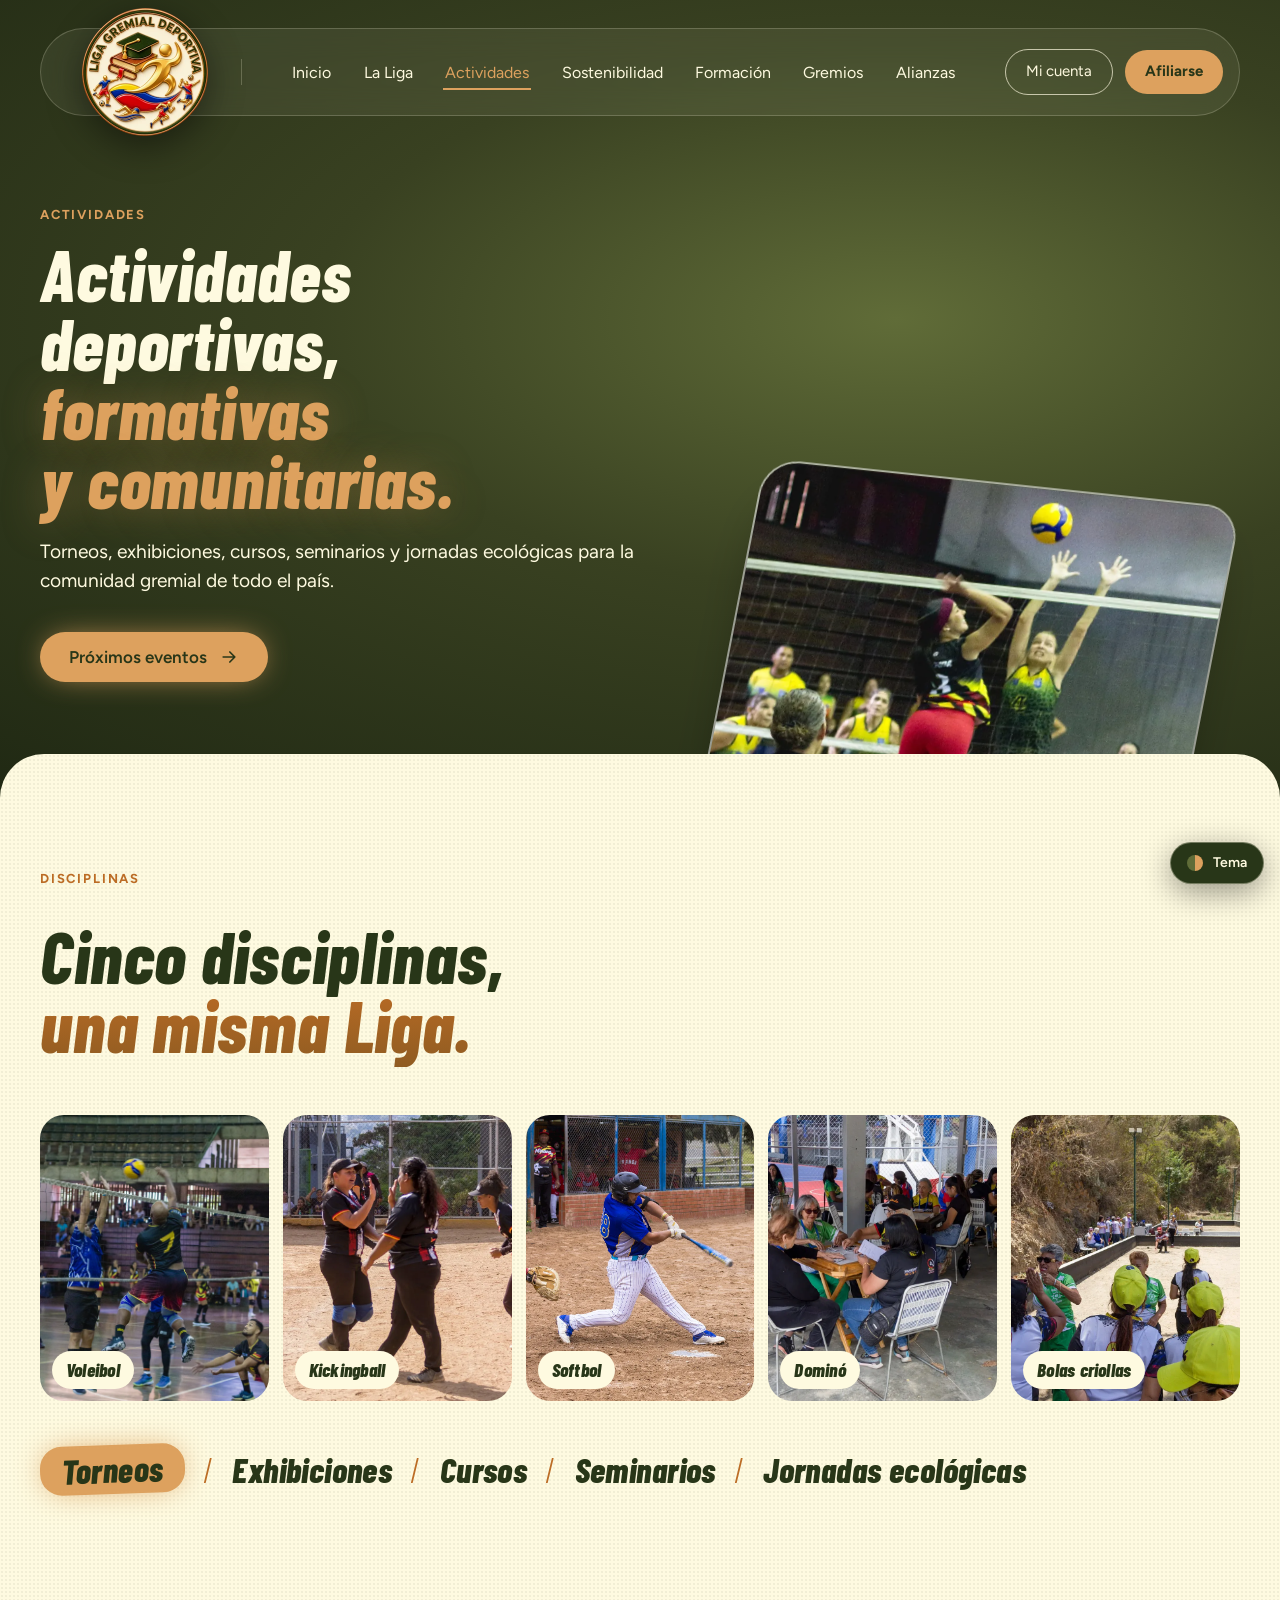
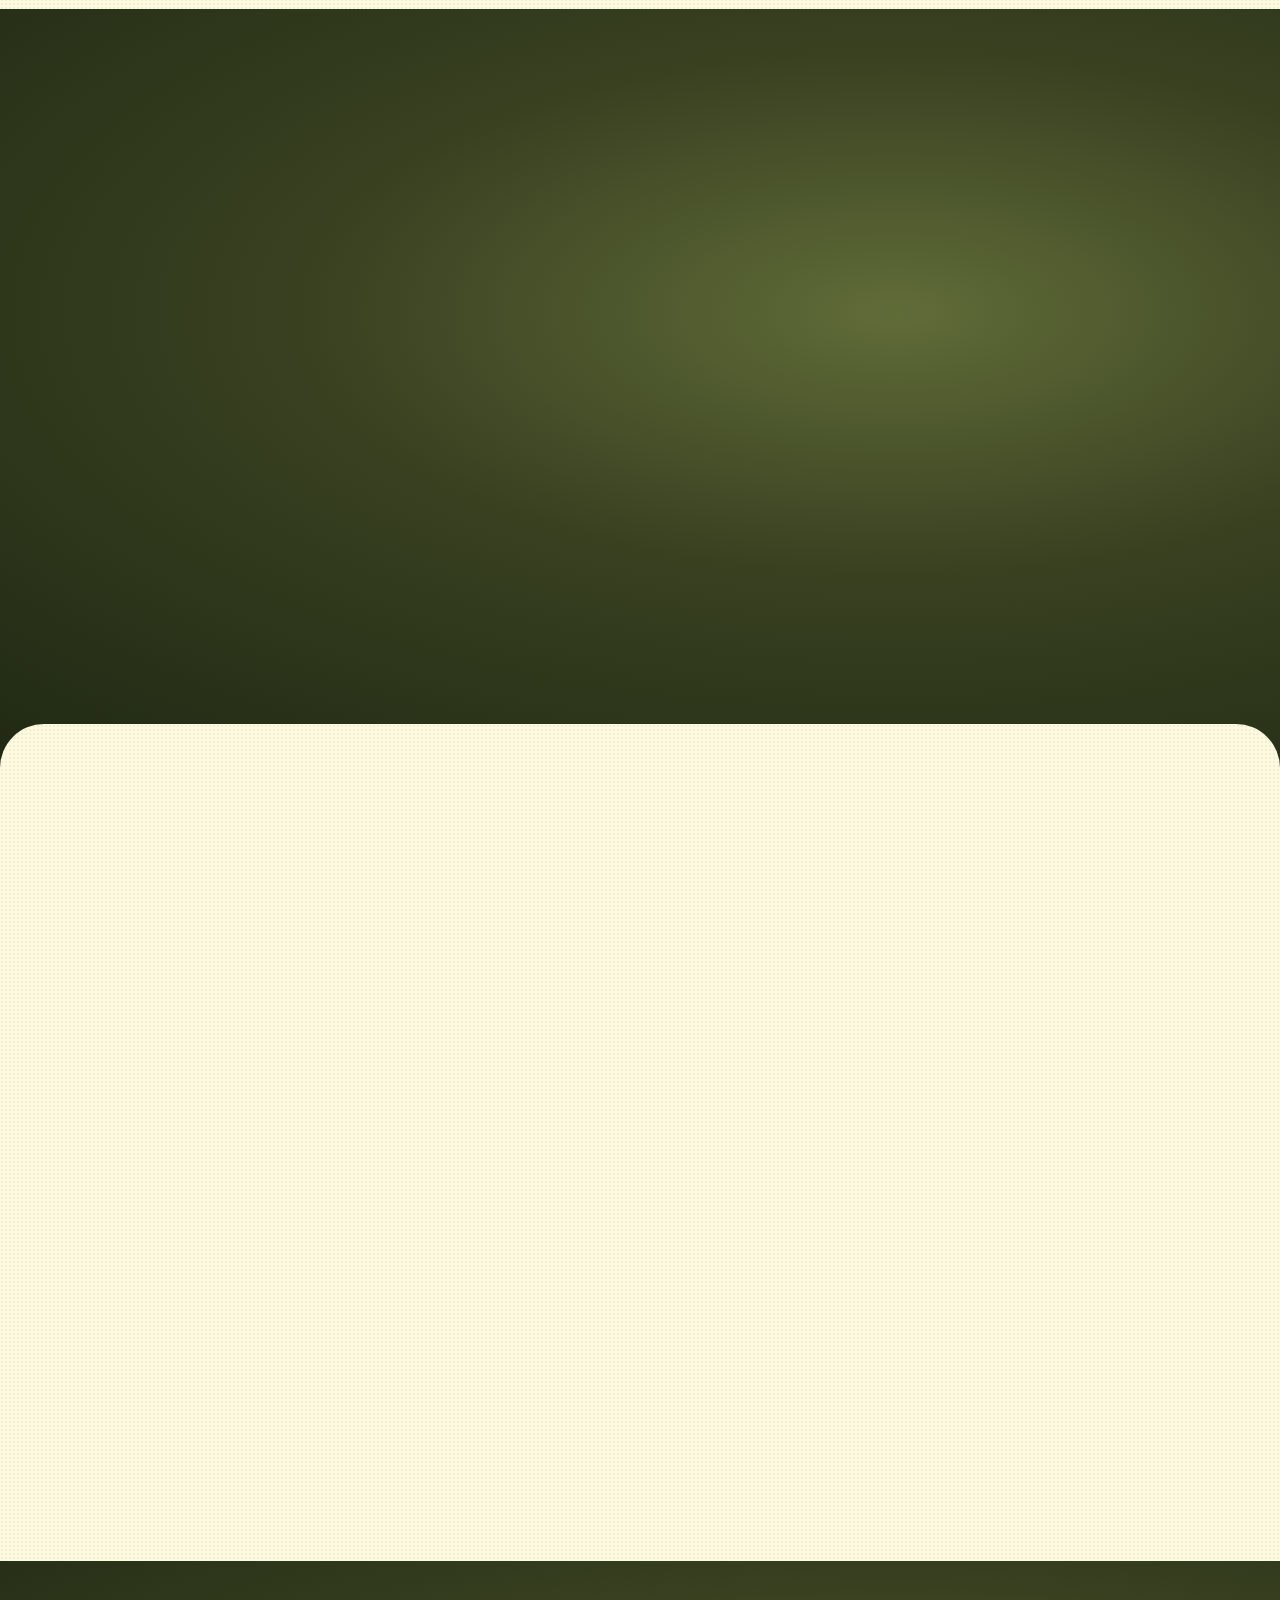
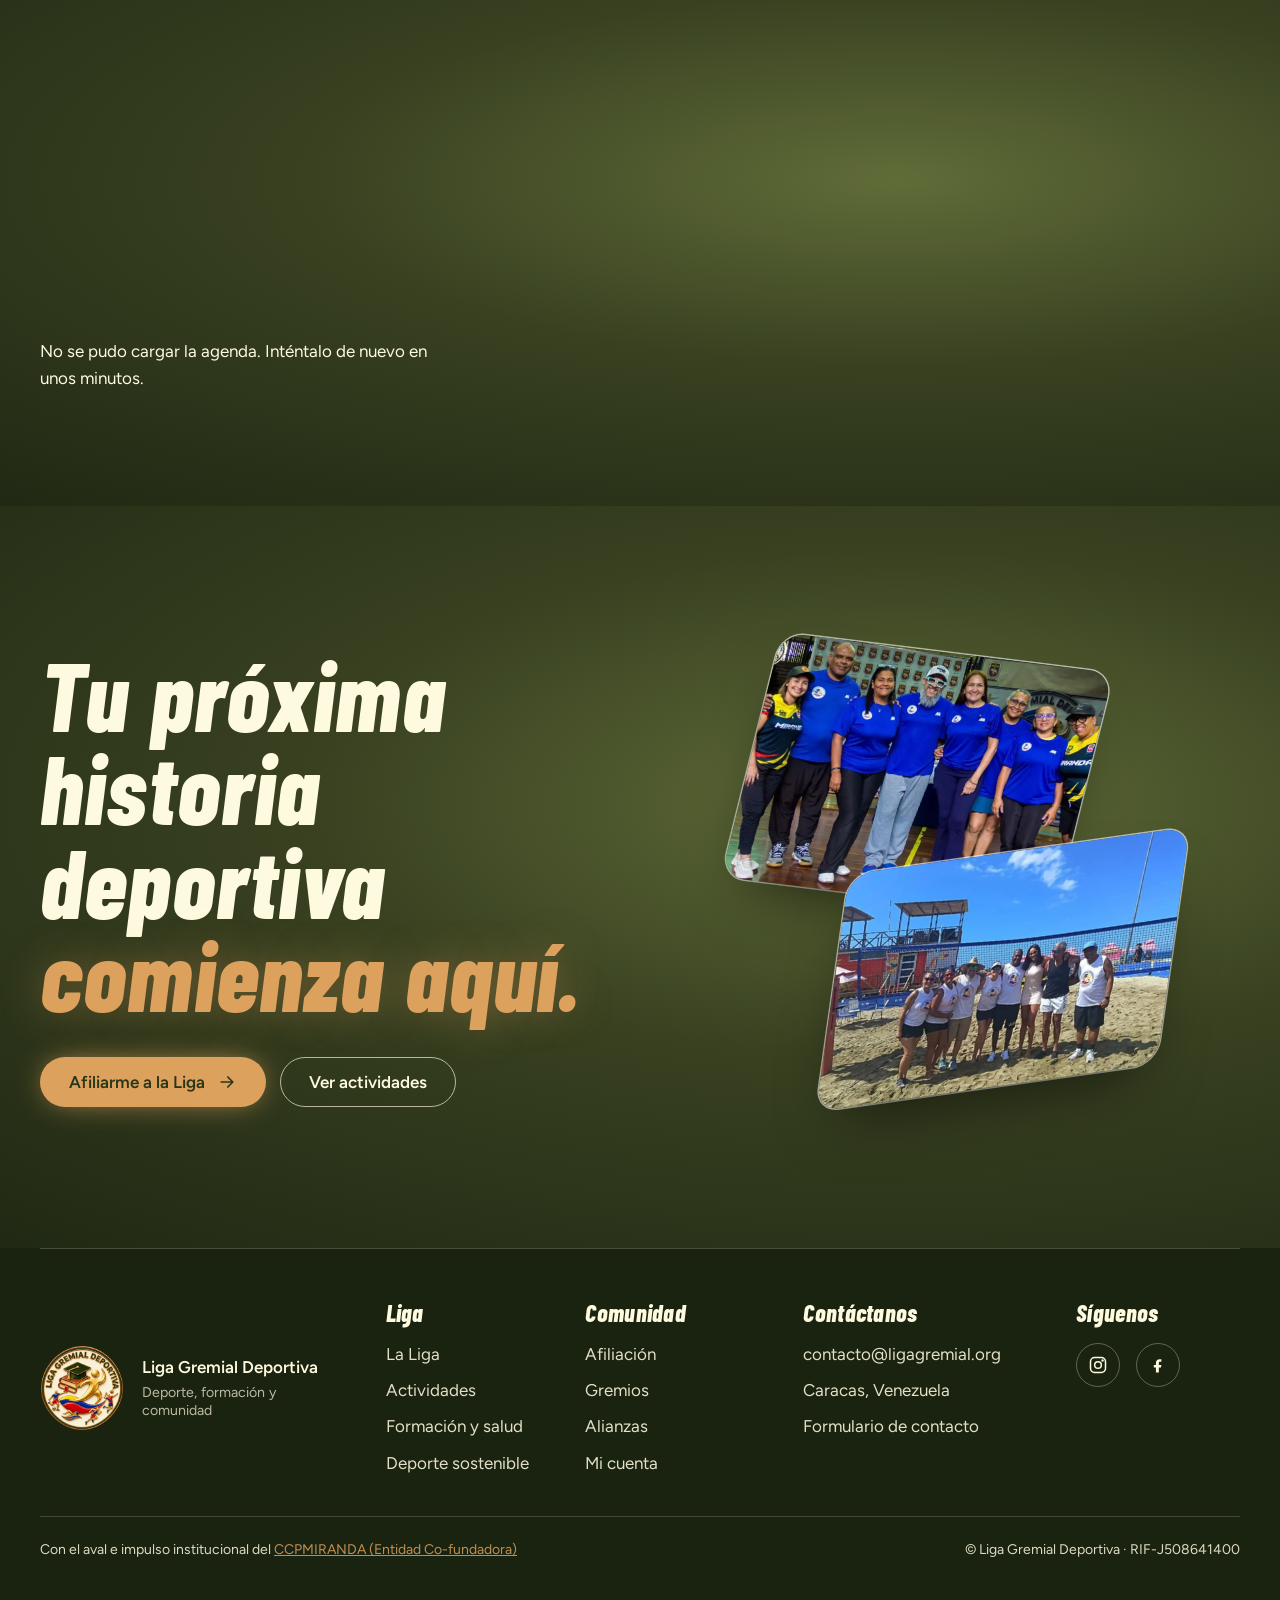
==== commit bf91f8ce: "Actualizar vista previa con las correcciones visuales Co-Authored-By: Claude Opus 5.5 <noreply@anthr" ====
--- a/actividades.html
+++ b/actividades.html
@@ -120,9 +120,9 @@
     <link rel="preconnect" href="https://fonts.googleapis.com" />
     <link rel="preconnect" href="https://fonts.gstatic.com" crossorigin />
     <link href="https://fonts.googleapis.com/css2?family=Barlow+Condensed:ital,wght@0,600;0,700;0,800;0,900;1,600;1,700;1,800;1,900&amp;family=Figtree:ital,wght@0,400;0,500;0,600;0,700;1,400;1,500&amp;display=swap" rel="stylesheet" />
-    <link rel="stylesheet" href="./rediseno.css?v=20261112" />
+    <link rel="stylesheet" href="./rediseno.css?v=20261113" />
     <script>(function(){var t='oliva';try{t=localStorage.getItem('lgd-tema')||t}catch(e){}document.documentElement.dataset.theme=t==='amatista'?'amatista':'oliva';})();</script>
-    <script src="./rediseno.js?v=20261112" defer></script>
+    <script src="./rediseno.js?v=20261113" defer></script>
   </head>
   <body class="page-fade">
     <a class="skip-link" href="#contenido">Saltar al contenido</a>
@@ -159,7 +159,7 @@
       <section class="paper sec lift" aria-labelledby="disciplinas-title">
         <div class="wrap">
           <div class="sec-head" data-reveal><span class="eyebrow">Disciplinas</span><h2 class="display display-lg" id="disciplinas-title">Cinco disciplinas, <span class="grad">una misma Liga.</span></h2></div>
-          <div class="gallery"><figure data-reveal style="--d:0.0s"><img src="./src/assets/rediseno/fotos/evento-voleibol.webp" alt="Voleibol gremial" loading="lazy" /><figcaption>Voleibol</figcaption></figure><figure data-reveal style="--d:0.06s"><img src="./src/assets/rediseno/fotos/evento-kickingball.webp" alt="Kickingball" loading="lazy" /><figcaption>Kickingball</figcaption></figure><figure data-reveal style="--d:0.12s"><img src="./src/assets/rediseno/fotos/evento-softbol.webp" alt="Softbol" loading="lazy" /><figcaption>Softbol</figcaption></figure><figure data-reveal style="--d:0.18s"><img src="./src/assets/rediseno/fotos/evento-domino.webp" alt="Dominó" loading="lazy" /><figcaption>Dominó</figcaption></figure><figure data-reveal style="--d:0.24s"><img src="./src/assets/rediseno/fotos/evento-bolas-criollas.webp" alt="Bolas criollas" loading="lazy" /><figcaption>Bolas criollas</figcaption></figure></div>
+          <div class="gallery"><figure data-reveal style="--d:0.0s"><img style="object-position:50% 42%" src="./src/assets/rediseno/fotos/evento-voleibol.webp" alt="Voleibol gremial" loading="lazy" /><figcaption>Voleibol</figcaption></figure><figure data-reveal style="--d:0.06s"><img style="object-position:50% 50%" src="./src/assets/rediseno/fotos/evento-kickingball.webp" alt="Kickingball" loading="lazy" /><figcaption>Kickingball</figcaption></figure><figure data-reveal style="--d:0.12s"><img style="object-position:50% 55%" src="./src/assets/rediseno/fotos/evento-softbol.webp" alt="Softbol" loading="lazy" /><figcaption>Softbol</figcaption></figure><figure data-reveal style="--d:0.18s"><img style="object-position:50% 55%" src="./src/assets/rediseno/fotos/evento-domino.webp" alt="Dominó" loading="lazy" /><figcaption>Dominó</figcaption></figure><figure data-reveal style="--d:0.24s"><img style="object-position:50% 60%" src="./src/assets/rediseno/fotos/evento-bolas-criollas.webp" alt="Bolas criollas" loading="lazy" /><figcaption>Bolas criollas</figcaption></figure></div>
           <ul class="pills" style="margin-top:44px"><li class="on">Torneos</li><li>Exhibiciones</li><li>Cursos</li><li>Seminarios</li><li>Jornadas ecológicas</li></ul>
         </div>
       </section>
@@ -202,8 +202,8 @@
           </div>
           <div class="cta-stage" data-reveal="zoom">
             <img class="sphere " data-depth="0.4" src="./src/assets/rediseno/esfera-oliva-900.webp" srcset="./src/assets/rediseno/esfera-oliva-900.webp 900w, ./src/assets/rediseno/esfera-oliva.webp 1119w" sizes="(min-width: 1024px) 860px, 120vw" data-src-oliva="./src/assets/rediseno/esfera-oliva-900.webp" data-src-amatista="./src/assets/rediseno/esfera-amatista-900.webp" data-srcset-oliva="./src/assets/rediseno/esfera-oliva-900.webp 900w, ./src/assets/rediseno/esfera-oliva.webp 1119w" data-srcset-amatista="./src/assets/rediseno/esfera-amatista-900.webp 900w, ./src/assets/rediseno/esfera-amatista.webp 1159w" alt="" aria-hidden="true" width="900" height="828" />
-            <div class="cta-photo" style="left:40%;top:30%;width:62%;aspect-ratio:4/3;--r:7deg;--k:-7deg"><img src="./src/assets/rediseno/fotos/contactanos-20260929.webp" alt="Equipo de la Liga celebrando en la cancha" loading="lazy" /></div>
-            <div class="cta-photo" style="left:56%;top:68%;width:64%;aspect-ratio:3/2;--r:-8deg;--k:-16deg"><img src="./src/assets/rediseno/fotos/playa-03.webp" alt="Participantes de la Copa Gremial de Voleibol de Arena" loading="lazy" /></div>
+            <div class="cta-photo" style="left:40%;top:30%;width:62%;aspect-ratio:4/3;--r:7deg;--k:-7deg"><img style="object-position:50% 30%" src="./src/assets/rediseno/fotos/contactanos-20260929.webp" alt="Equipo de la Liga celebrando en la cancha" loading="lazy" /></div>
+            <div class="cta-photo" style="left:56%;top:68%;width:64%;aspect-ratio:3/2;--r:-8deg;--k:-16deg"><img style="object-position:50% 45%" src="./src/assets/rediseno/fotos/playa-03.webp" alt="Participantes de la Copa Gremial de Voleibol de Arena" loading="lazy" /></div>
           </div>
         </div>
       </section>
--- a/rediseno.css
+++ b/rediseno.css
@@ -86,6 +86,11 @@
 .dark .eyebrow { color: var(--lgd-accent); }
 .lead { font-size: clamp(1.05rem, 1.5vw, 1.4rem); line-height: 1.5; max-width: 640px; }
 .muted { opacity: .82; }
+
+/* Titulares: separación entre letras para que la itálica 800 sea legible (opción A elegida por LGD) */
+:is(.display, .card h3, .act-card h3, .tilt-card b, .type-card b, .month h3, .compare p, .step-heading h3, .pills, .site-foot h4, .gallery figcaption) {
+  letter-spacing: .012em; font-weight: 800; line-height: .96;
+}
 
 /* ---------- Secciones ---------- */
 .dark {
@@ -251,9 +256,9 @@
 /* ---------- Cuadrículas de contenido ---------- */
 .cards { display: grid; gap: 18px; grid-template-columns: repeat(auto-fit, minmax(min(100%, 250px), 1fr)); }
 @media (min-width: 960px) { .cards-3 { grid-template-columns: repeat(3, minmax(0, 1fr)); } }
-.card { padding: 28px; border-radius: 26px; background: color-mix(in srgb, var(--lgd-paper-2) 70%, white); color: var(--lgd-ink); transition: transform .35s var(--ease-out), box-shadow .35s; }
+.card { padding: 28px; border: 1px solid color-mix(in srgb, var(--lgd-ink) 16%, transparent); border-radius: 26px; background: color-mix(in srgb, var(--lgd-paper-2) 70%, white); color: var(--lgd-ink); box-shadow: 0 14px 30px -26px color-mix(in srgb, var(--lgd-ink) 60%, transparent); transition: transform .35s var(--ease-out), box-shadow .35s; }
 .card:hover { transform: translateY(-4px); box-shadow: 0 22px 40px -26px color-mix(in srgb, var(--lgd-ink) 70%, transparent); }
-.dark .card { background: color-mix(in srgb, var(--lgd-light) 6%, transparent); color: var(--lgd-light); border: 1px solid color-mix(in srgb, var(--lgd-light) 14%, transparent); }
+.dark .card { background: color-mix(in srgb, var(--lgd-light) 6%, transparent); color: var(--lgd-light); border: 1px solid color-mix(in srgb, var(--lgd-light) 22%, transparent); box-shadow: none; }
 .card .kicker { display: block; margin-bottom: 10px; font-size: 12px; font-weight: 700; letter-spacing: .14em; text-transform: uppercase; color: var(--lgd-accent-deep); }
 .dark .card .kicker { color: var(--lgd-accent); }
 .card h3 { font: italic 800 clamp(1.5rem, 2.2vw, 2rem)/1 var(--font-display); }
@@ -282,7 +287,7 @@
 /* ---------- Agenda ---------- */
 .timeline { display: grid; gap: 18px; }
 @media (min-width: 860px) { .timeline { grid-template-columns: repeat(2, minmax(0, 1fr)); } }
-.month { padding: 28px; border-radius: 28px; border: 1px solid color-mix(in srgb, var(--lgd-light) 15%, transparent); background: color-mix(in srgb, var(--lgd-light) 5%, transparent); }
+.month { padding: 28px; border-radius: 28px; border: 1px solid color-mix(in srgb, var(--lgd-light) 22%, transparent); background: color-mix(in srgb, var(--lgd-light) 5%, transparent); }
 .month h3 { font: italic 900 2.4rem/1 var(--font-display); color: var(--lgd-accent); }
 .month > p { margin-top: 4px; font-size: 14px; letter-spacing: .12em; text-transform: uppercase; opacity: .75; }
 .month ol { display: grid; gap: 14px; margin: 22px 0 0; padding: 0; list-style: none; }
@@ -319,6 +324,46 @@
 .org-l3 .org-node { background: var(--lgd-org-3); color: var(--lgd-light); }
 .org-l4 .org-node { background: color-mix(in srgb, var(--lgd-paper-2) 70%, white); color: var(--lgd-ink); border: 1px solid color-mix(in srgb, var(--lgd-org-1) 45%, transparent); }
 .org-caption { margin-top: 10px; font-size: 13px; letter-spacing: .14em; text-transform: uppercase; color: var(--lgd-accent-deep); }
+
+/* Organigrama jerárquico (referencia de LGD) */
+.org2 { --g: 18px; --stem: 30px; --line: var(--lgd-accent-deep); position: relative; max-width: 1100px; margin-inline: auto; }
+.o-node { position: relative; display: grid; place-items: center; min-height: 72px; padding: 14px 18px; border: 1px solid color-mix(in srgb, var(--lgd-ink) 16%, transparent); border-radius: 16px; background: #fff; color: var(--lgd-ink); text-align: center; font-weight: 700; line-height: 1.25; box-shadow: 0 14px 28px -24px rgba(0,0,0,.6); transition: transform .3s var(--ease-out); }
+.o-node:hover { transform: translateY(-3px); }
+.o-node small { display: block; margin-top: 4px; font-weight: 400; opacity: .75; }
+.o-main { width: min(100%, 300px); margin-inline: auto; background: var(--lgd-org-1); border-color: transparent; color: #fff; font: italic 800 1.5rem/1 var(--font-display); }
+.o-honor { margin-top: 26px; border: 2px solid var(--lgd-accent); background: color-mix(in srgb, var(--lgd-accent) 10%, white); }
+.o-top { position: relative; padding-bottom: var(--stem); }
+.o-top::after, .o-row4::before, .o-dir::before, .o-row4 > .o-node::before, .o-dir > .o-node::before, .o-trunk { content: ""; position: absolute; background: var(--line); }
+.o-top::after { left: 50%; bottom: 0; width: 2px; height: var(--stem); translate: -1px 0; }
+.o-row4, .o-dir { position: relative; display: grid; grid-template-columns: repeat(4, minmax(0, 1fr)); column-gap: var(--g); padding-top: var(--stem); }
+.o-row4::before, .o-dir::before { top: 0; height: 2px; left: calc((100% - 3 * var(--g)) / 8); }
+.o-row4::before { right: calc((100% - 3 * var(--g)) / 8); }
+.o-dir::before { right: calc((100% - 3 * var(--g)) * 3 / 8 + var(--g)); }
+.o-row4 > .o-node::before, .o-dir > .o-node::before { left: 50%; top: calc(-1 * var(--stem) - 1px); width: 2px; height: var(--stem); translate: -1px 0; }
+.o-row4 > .o-honor::before { display: none; }
+.o-row4 > :nth-child(1) { grid-column: 1; grid-row: 1; }
+.o-row4 > :nth-child(2) { grid-column: 2; grid-row: 1; }
+.o-row4 > :nth-child(3) { grid-column: 3; grid-row: 1; }
+.o-row4 > :nth-child(4) { grid-column: 4; grid-row: 1; }
+.o-row4 > .o-honor { grid-column: 4; grid-row: 2; }
+.o-trunk { grid-column: 1; grid-row: 2; position: relative; justify-self: center; width: 2px; }
+.o-dash { grid-column: 1 / 4; grid-row: 2; align-self: center; margin: 13px calc(-1 * var(--g)) 0 calc((100% - 2 * var(--g)) / 6); border-top: 2px dashed var(--line); }
+.o-dir-label { display: none; }
+.o-coord { margin-top: 48px; text-align: center; }
+.o-coord .chips { justify-content: center; margin-top: 14px; }
+@media (max-width: 859px) {
+  .o-top { padding-bottom: 18px; }
+  .o-top::after { left: 22px; height: 18px; }
+  .o-row4, .o-dir { grid-template-columns: 1fr; row-gap: 12px; margin-left: 22px; padding: 0 0 0 22px; border-left: 2px solid var(--line); }
+  .o-row4 > *, .o-row4 > .o-honor { grid-column: 1 !important; grid-row: auto !important; }
+  .o-row4::before, .o-dir::before, .o-trunk, .o-dash { display: none; }
+  .o-row4 > .o-node::before, .o-dir > .o-node::before, .o-row4 > .o-honor::before { display: block; left: -22px; top: 50%; width: 22px; height: 2px; translate: 0 -1px; }
+  .o-row4 > .o-honor::before { background: none; border-top: 2px dashed var(--line); }
+  .o-honor { margin-top: 0; }
+  .o-dir { margin-top: 12px; margin-left: 66px; }
+  .o-dir-label { display: block; margin: 18px 0 0 44px; font-size: 12px; font-weight: 700; letter-spacing: .12em; text-transform: uppercase; color: var(--lgd-accent-deep); }
+  .o-main { margin-inline: 0; }
+}
 
 /* ---------- Comparativa de modelo ---------- */
 .compare { display: grid; gap: 14px; }
@@ -410,7 +455,7 @@
 .type-card b { font: italic 800 1.35rem/1.05 var(--font-display); }
 .type-card span { font-size: 14px; font-weight: 400; opacity: .78; }
 .contact-form .type-card:has(input:checked) { border-color: var(--lgd-accent-deep); background: color-mix(in srgb, var(--lgd-accent) 14%, white); }
-.pre-registration-lookup { display: grid; gap: 14px; padding: 20px; border-radius: 22px; background: color-mix(in srgb, var(--lgd-paper-2) 60%, white); }
+.pre-registration-lookup { display: grid; gap: 14px; padding: 20px; border: 1px solid color-mix(in srgb, var(--lgd-ink) 14%, transparent); border-radius: 22px; background: color-mix(in srgb, var(--lgd-paper-2) 60%, white); }
 .pre-registration-lookup[hidden] { display: none; }
 .pre-registration-lookup__heading { display: grid; gap: 5px; }
 .pre-registration-lookup__heading span { font-size: 12px; font-weight: 700; letter-spacing: .12em; text-transform: uppercase; color: var(--lgd-accent-deep); }
@@ -431,7 +476,7 @@
 .conditional-fields legend { padding: 0 8px; font: italic 800 1.3rem/1 var(--font-display); }
 .conditional-subfields { display: grid; gap: 16px; }
 @media (min-width: 680px) { .conditional-subfields { grid-template-columns: repeat(2, minmax(0, 1fr)); } }
-.summary-box { display: grid; border-radius: 20px; background: color-mix(in srgb, var(--lgd-paper-2) 55%, white); }
+.summary-box { display: grid; border: 1px solid color-mix(in srgb, var(--lgd-ink) 14%, transparent); border-radius: 20px; background: color-mix(in srgb, var(--lgd-paper-2) 55%, white); }
 .summary-box div { padding: 14px 18px; border-bottom: 1px solid color-mix(in srgb, var(--lgd-ink) 10%, transparent); }
 .summary-box div:last-child { border-bottom: 0; }
 .summary-box b { display: block; font-size: 12px; letter-spacing: .1em; text-transform: uppercase; opacity: .7; }
@@ -454,6 +499,7 @@
 .theme-options { position: absolute; right: 0; bottom: calc(100% + 10px); width: min(260px, calc(100vw - 32px)); padding: 12px; border: 1px solid color-mix(in srgb, var(--lgd-light) 25%, transparent); border-radius: 18px; background: var(--lgd-bg); color: var(--lgd-light); box-shadow: 0 16px 45px #0008; }
 .theme-options[hidden] { display: none; }
 .theme-options p { margin: 3px 8px 10px; font-size: 12px; opacity: .75; }
+.theme-options p + p, .theme-options button + p { margin-top: 14px; }
 .theme-options button { display: flex; align-items: center; gap: 10px; width: 100%; margin: 2px 0; padding: 11px 12px; border: 0; border-radius: 10px; background: transparent; color: inherit; font: inherit; text-align: left; cursor: pointer; }
 .theme-options button span { width: 22px; height: 22px; border-radius: 50%; }
 .theme-options button:hover, .theme-options button[aria-pressed="true"] { background: var(--lgd-accent); color: var(--lgd-action-ink); }
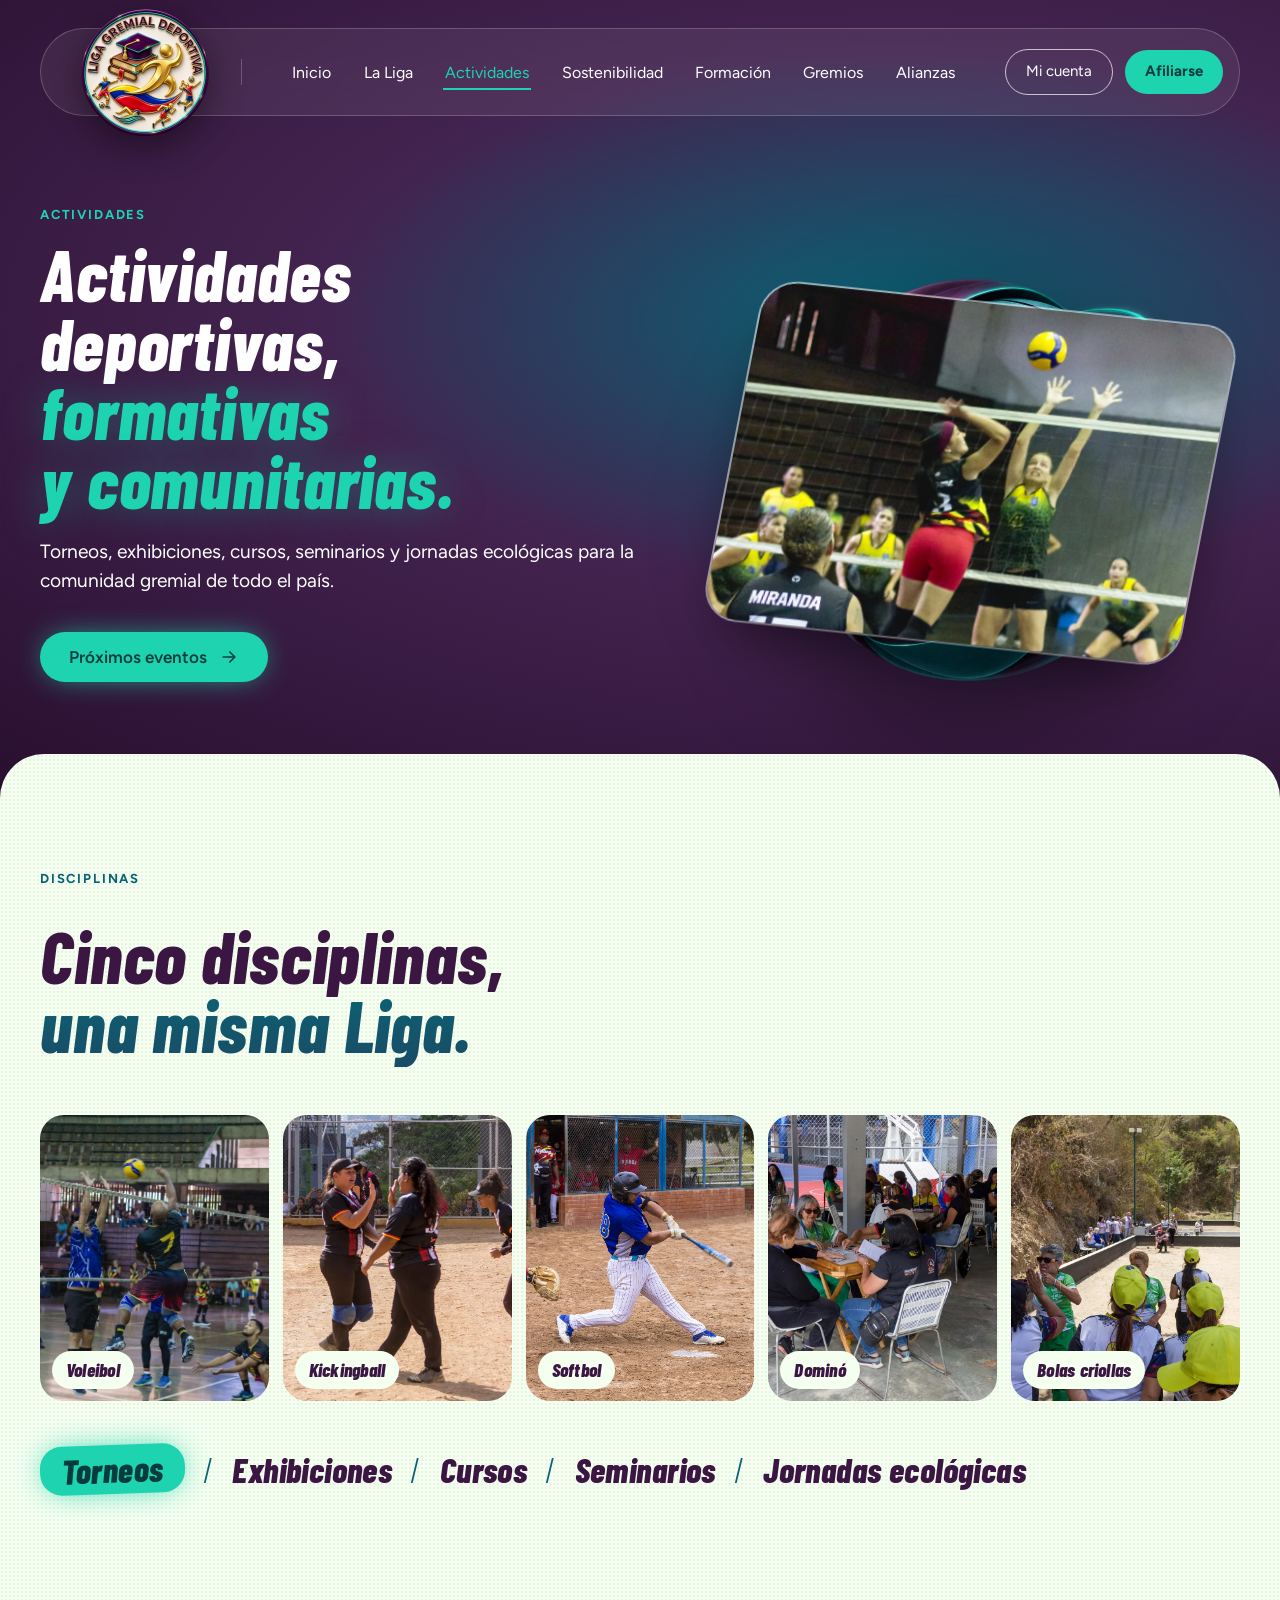
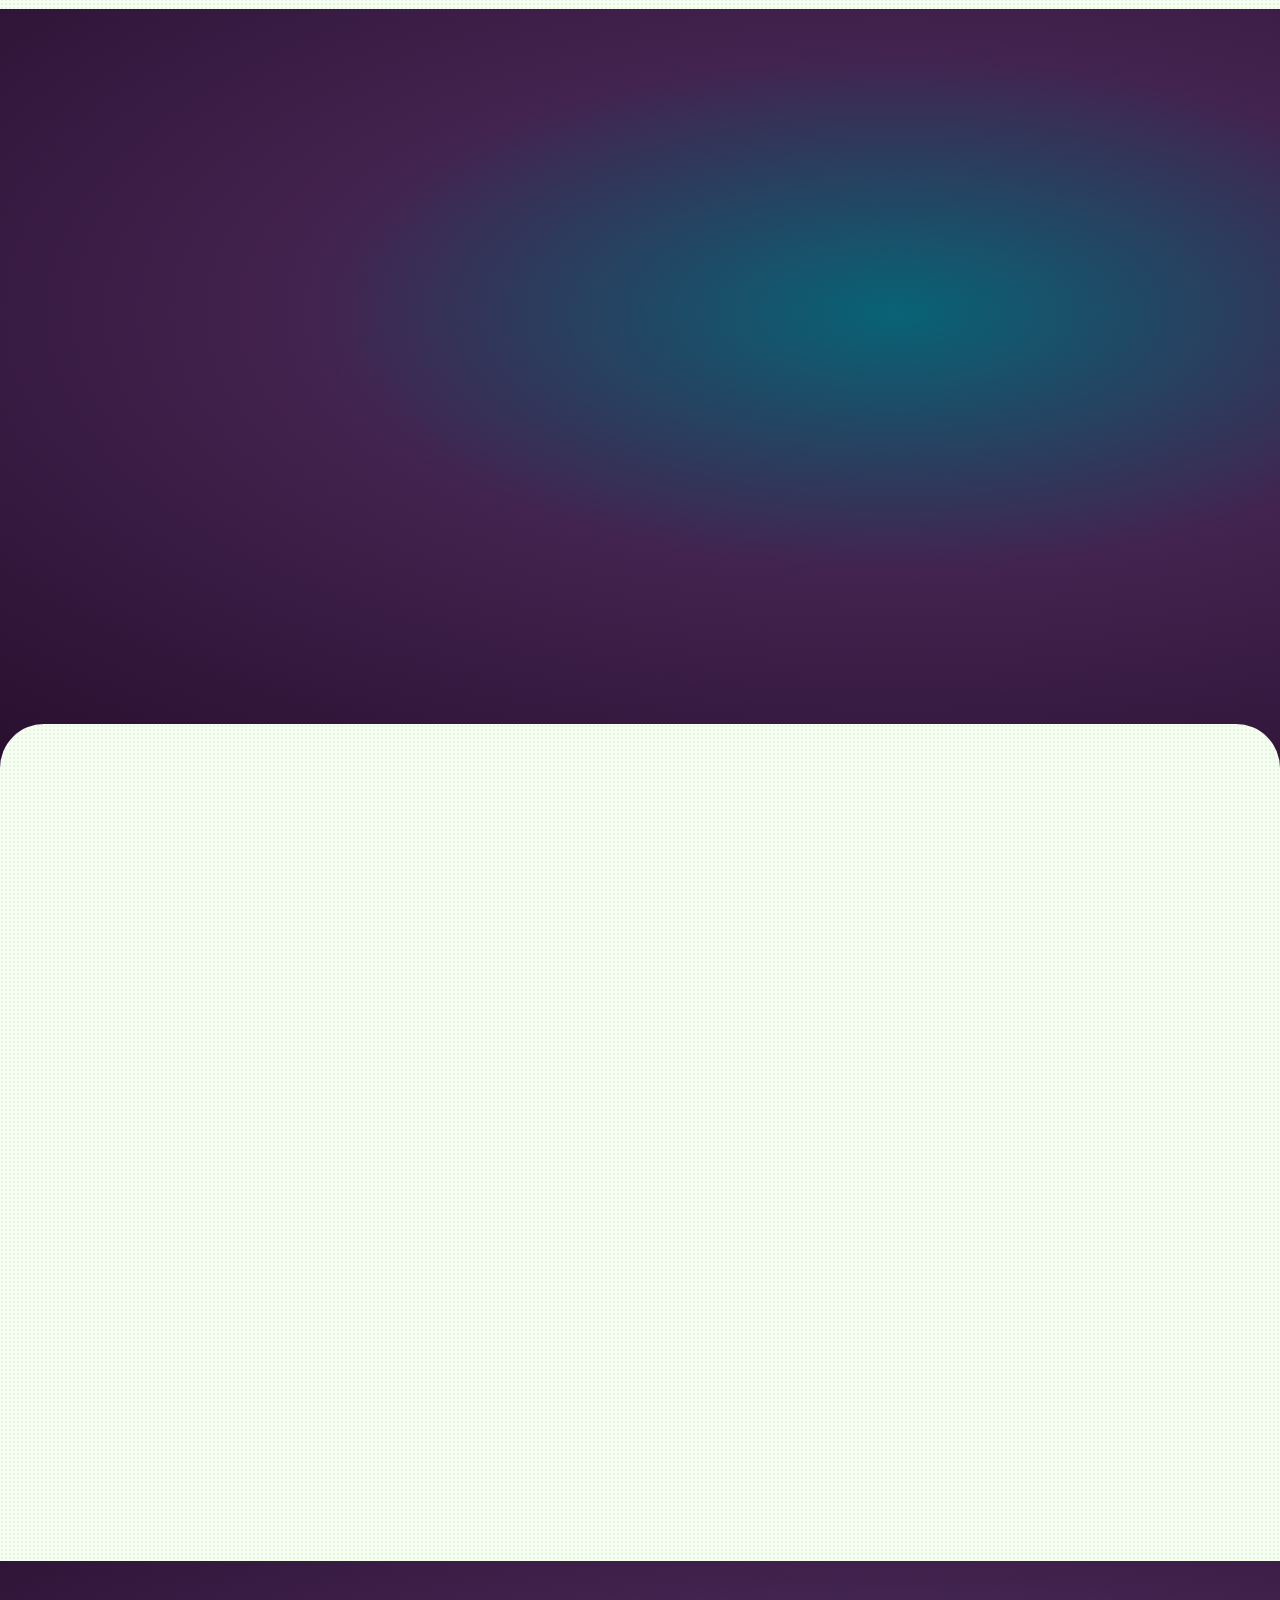
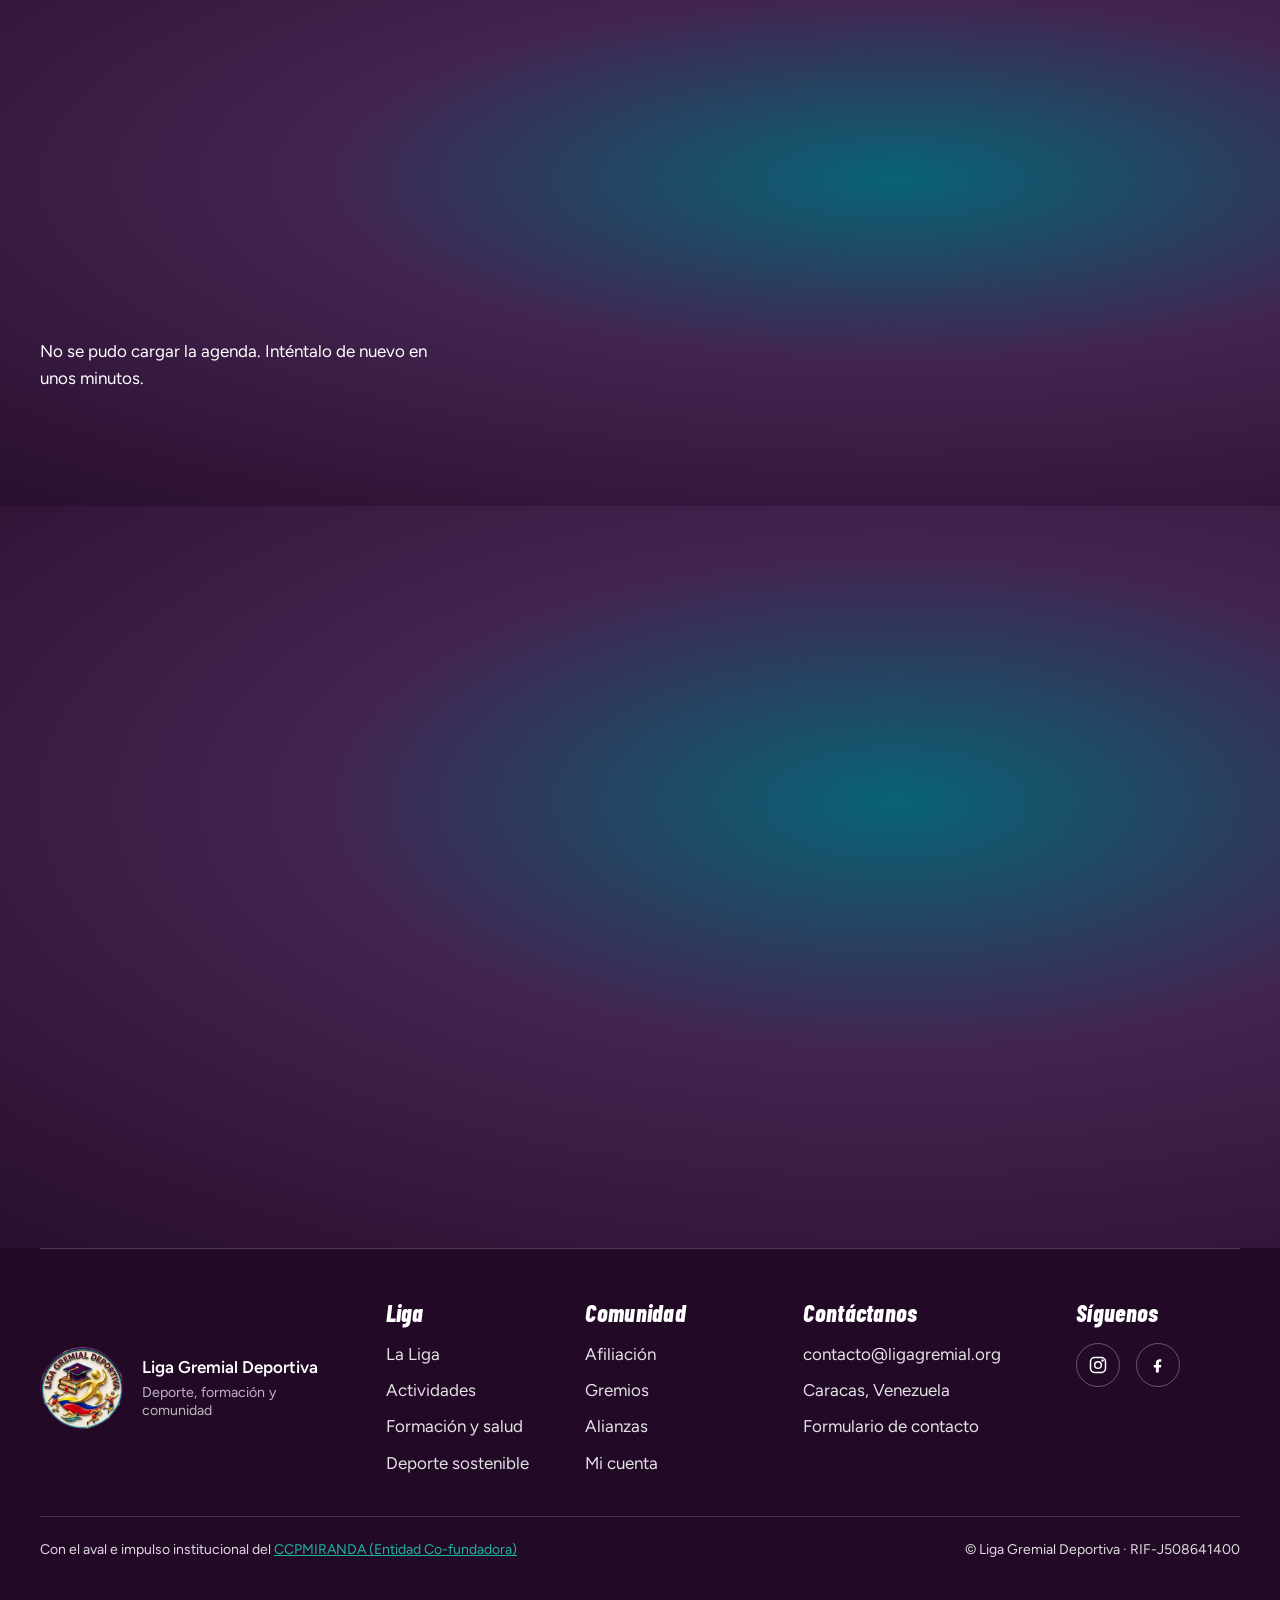
==== commit a6d150ac: "Vista previa: paleta oficial amatista · teal · turquesa Co-Authored-By: Claude Opus 5.5 <noreply@ant" ====
--- a/actividades.html
+++ b/actividades.html
@@ -7,7 +7,7 @@
     <title>Actividades y agenda deportiva | Liga Gremial Deportiva</title>
     <meta name="description" content="Agenda de actividades, torneos, exhibiciones, cursos, seminarios y eventos deportivos de la Liga Gremial Deportiva." />
     <meta name="keywords" content="LGD, Liga Gremial Deportiva, Liga Gremial, LGD Venezuela, LGD VNZLA, ligagremial.org, liga gremial deportiva venezuela, deporte gremial, deporte gremial Venezuela, deportes gremiales, liga deportiva gremial" />
-    <meta name="theme-color" content="#283618" />
+    <meta name="theme-color" content="#3c1642" />
     <meta name="color-scheme" content="light" />
     <meta name="application-name" content="Liga Gremial Deportiva" />
     <meta name="apple-mobile-web-app-title" content="LGD" />
@@ -120,15 +120,15 @@
     <link rel="preconnect" href="https://fonts.googleapis.com" />
     <link rel="preconnect" href="https://fonts.gstatic.com" crossorigin />
     <link href="https://fonts.googleapis.com/css2?family=Barlow+Condensed:ital,wght@0,600;0,700;0,800;0,900;1,600;1,700;1,800;1,900&amp;family=Figtree:ital,wght@0,400;0,500;0,600;0,700;1,400;1,500&amp;display=swap" rel="stylesheet" />
-    <link rel="stylesheet" href="./rediseno.css?v=20261113" />
-    <script>(function(){var t='oliva';try{t=localStorage.getItem('lgd-tema')||t}catch(e){}document.documentElement.dataset.theme=t==='amatista'?'amatista':'oliva';})();</script>
-    <script src="./rediseno.js?v=20261113" defer></script>
+    <link rel="stylesheet" href="./lgd-tokens.css?v=20261113" />
+    <link rel="stylesheet" href="./rediseno.css?v=20261114" />
+    <script src="./rediseno.js?v=20261114" defer></script>
   </head>
   <body class="page-fade">
     <a class="skip-link" href="#contenido">Saltar al contenido</a>
     <header class="site-head">
       <nav class="nav-bar" aria-label="Navegación principal">
-        <a class="brand" href="./index.html" aria-label="Liga Gremial Deportiva, inicio"><img class="" src="./src/assets/rediseno/logo-oliva-256.webp" data-src-oliva="./src/assets/rediseno/logo-oliva-256.webp" data-src-amatista="./src/assets/rediseno/logo-amatista-256.webp" alt="Logo de la Liga Gremial Deportiva" width="256" height="256" /></a>
+        <a class="brand" href="./index.html" aria-label="Liga Gremial Deportiva, inicio"><img class="" src="./src/assets/rediseno/logo-amatista-256.webp" alt="Logo de la Liga Gremial Deportiva" width="256" height="256" /></a>
         <ul class="nav-links"><li><a href="./index.html">Inicio</a></li><li><a href="./liga.html">La Liga</a></li><li><a href="./actividades.html" aria-current="page">Actividades</a></li><li><a href="./deporte-sostenible.html">Sostenibilidad</a></li><li><a href="./formacion-salud.html">Formación</a></li><li><a href="./gremios.html">Gremios</a></li><li><a href="./institucional.html">Alianzas</a></li></ul>
         <div class="nav-actions"><a class="nav-account" href="https://ligagremial.org/cuenta.html">Mi cuenta</a><a class="nav-join" href="./comunidad-afiliacion.html">Afiliarse</a></div>
         <button class="nav-toggle" type="button" aria-label="Abrir menú" aria-expanded="false" aria-controls="menu-movil"><span></span></button>
@@ -148,7 +148,7 @@
             <div class="btn-row"><a class="btn btn-accent" href="#agenda-eventos">Próximos eventos<svg viewBox="0 0 24 24" fill="none" stroke="currentColor" stroke-width="2" stroke-linecap="round" stroke-linejoin="round" aria-hidden="true"><path d="M5 12h14M13 6l6 6-6 6"/></svg></a></div>
           </div>
           <div class="stage" data-reveal="zoom" style="aspect-ratio: 1 / .78">
-            <img class="sphere " data-depth="0.5" src="./src/assets/rediseno/esfera-oliva-900.webp" srcset="./src/assets/rediseno/esfera-oliva-900.webp 900w, ./src/assets/rediseno/esfera-oliva.webp 1119w" sizes="(min-width: 1024px) 680px, 90vw" data-src-oliva="./src/assets/rediseno/esfera-oliva-900.webp" data-src-amatista="./src/assets/rediseno/esfera-amatista-900.webp" data-srcset-oliva="./src/assets/rediseno/esfera-oliva-900.webp 900w, ./src/assets/rediseno/esfera-oliva.webp 1119w" data-srcset-amatista="./src/assets/rediseno/esfera-amatista-900.webp 900w, ./src/assets/rediseno/esfera-amatista.webp 1159w" alt="" aria-hidden="true" width="900" height="828" />
+            <img class="sphere " data-depth="0.5" src="./src/assets/rediseno/esfera-amatista-900.webp" srcset="./src/assets/rediseno/esfera-amatista-900.webp 900w, ./src/assets/rediseno/esfera-amatista.webp 1159w" sizes="(min-width: 1024px) 680px, 90vw" alt="" aria-hidden="true" width="900" height="801" />
             <div class="photo-tilt" style="position:absolute;inset:4% 2% 10%">
               <figure data-depth="0.25" style="transform: translate3d(var(--px,0),var(--py,0),0) rotate(6deg) skewX(-5deg)"><img src="./src/assets/rediseno/fotos/actividades-hero-accion-20261014.webp" alt="Actividad deportiva gremial en cancha" /></figure>
             </div>
@@ -201,7 +201,7 @@
             <div class="btn-row"><a class="btn btn-accent" href="./comunidad-afiliacion.html">Afiliarme a la Liga<svg viewBox="0 0 24 24" fill="none" stroke="currentColor" stroke-width="2" stroke-linecap="round" stroke-linejoin="round" aria-hidden="true"><path d="M5 12h14M13 6l6 6-6 6"/></svg></a><a class="btn btn-ghost" href="./actividades.html">Ver actividades</a></div>
           </div>
           <div class="cta-stage" data-reveal="zoom">
-            <img class="sphere " data-depth="0.4" src="./src/assets/rediseno/esfera-oliva-900.webp" srcset="./src/assets/rediseno/esfera-oliva-900.webp 900w, ./src/assets/rediseno/esfera-oliva.webp 1119w" sizes="(min-width: 1024px) 860px, 120vw" data-src-oliva="./src/assets/rediseno/esfera-oliva-900.webp" data-src-amatista="./src/assets/rediseno/esfera-amatista-900.webp" data-srcset-oliva="./src/assets/rediseno/esfera-oliva-900.webp 900w, ./src/assets/rediseno/esfera-oliva.webp 1119w" data-srcset-amatista="./src/assets/rediseno/esfera-amatista-900.webp 900w, ./src/assets/rediseno/esfera-amatista.webp 1159w" alt="" aria-hidden="true" width="900" height="828" />
+            <img class="sphere " data-depth="0.4" src="./src/assets/rediseno/esfera-amatista-900.webp" srcset="./src/assets/rediseno/esfera-amatista-900.webp 900w, ./src/assets/rediseno/esfera-amatista.webp 1159w" sizes="(min-width: 1024px) 860px, 120vw" alt="" aria-hidden="true" width="900" height="801" />
             <div class="cta-photo" style="left:40%;top:30%;width:62%;aspect-ratio:4/3;--r:7deg;--k:-7deg"><img style="object-position:50% 30%" src="./src/assets/rediseno/fotos/contactanos-20260929.webp" alt="Equipo de la Liga celebrando en la cancha" loading="lazy" /></div>
             <div class="cta-photo" style="left:56%;top:68%;width:64%;aspect-ratio:3/2;--r:-8deg;--k:-16deg"><img style="object-position:50% 45%" src="./src/assets/rediseno/fotos/playa-03.webp" alt="Participantes de la Copa Gremial de Voleibol de Arena" loading="lazy" /></div>
           </div>
@@ -210,7 +210,7 @@
     </main>
     <footer class="site-foot">
       <div class="foot-grid">
-        <div class="foot-brand"><img class="" src="./src/assets/rediseno/logo-oliva-256.webp" data-src-oliva="./src/assets/rediseno/logo-oliva-256.webp" data-src-amatista="./src/assets/rediseno/logo-amatista-256.webp" alt="" width="256" height="256" /><p>Liga Gremial Deportiva<small>Deporte, formación y comunidad</small></p></div>
+        <div class="foot-brand"><img class="" src="./src/assets/rediseno/logo-amatista-256.webp" alt="" width="256" height="256" /><p>Liga Gremial Deportiva<small>Deporte, formación y comunidad</small></p></div>
         <div><h4>Liga</h4><ul><li><a href="./liga.html">La Liga</a></li><li><a href="./actividades.html">Actividades</a></li><li><a href="./formacion-salud.html">Formación y salud</a></li><li><a href="./deporte-sostenible.html">Deporte sostenible</a></li></ul></div>
         <div><h4>Comunidad</h4><ul><li><a href="./comunidad-afiliacion.html">Afiliación</a></li><li><a href="./gremios.html">Gremios</a></li><li><a href="./institucional.html">Alianzas</a></li><li><a href="https://ligagremial.org/cuenta.html">Mi cuenta</a></li></ul></div>
         <div><h4>Contáctanos</h4><ul><li><a href="mailto:contacto@ligagremial.org">contacto@ligagremial.org</a></li><li><a href="./contacto.html">Caracas, Venezuela</a></li><li><a href="./contacto.html">Formulario de contacto</a></li></ul></div>
--- a/lgd-tokens.css
+++ b/lgd-tokens.css
@@ -0,0 +1,37 @@
+/* Liga Gremial Deportiva — paleta oficial (amatista · teal · turquesa).
+   Fuente única de color para el sitio público, el acceso, la cuenta del afiliado y el panel.
+   Los correos replican estos valores en línea (functions/api/_email_template_editor.js). */
+:root {
+  /* Amatista: marca, cabeceras y fondos profundos */
+  --amatista-900: #220a27;
+  --amatista-800: #3c1642;
+  --amatista-700: #43234f;
+  --amatista-500: #6b2f78;
+  --amatista-100: #efe8f1;
+
+  /* Teal: color de trabajo (enlaces, estados, datos) */
+  --teal-700: #086375;
+  --teal-600: #0b7a8f;
+
+  /* Turquesa: acción principal y éxito */
+  --turquesa-400: #1dd3b0;
+  --turquesa-300: #5fe3c8;
+  --turquesa-ink: #073b3d;
+
+  /* Menta: fondos claros */
+  --menta-50: #f4fff0;
+  --menta-100: #e3f5ec;
+
+  /* Neutros y estados */
+  --tinta: #2a1630;
+  --tinta-suave: #6b5a70;
+  --linea: #e4dbe7;
+  --blanco: #ffffff;
+  --alerta: #c2410c;
+  --alerta-fondo: #fff1e7;
+  --error: #b42318;
+  --error-fondo: #fdecea;
+
+  --font-display: "Barlow Condensed", "Arial Narrow", sans-serif;
+  --font-body: "Figtree", system-ui, sans-serif;
+}
--- a/rediseno.css
+++ b/rediseno.css
@@ -1,25 +1,8 @@
 /* Liga Gremial Deportiva — rediseño 2026.
-   Los colores viven en variables --lgd-*; cada tema solo redefine esas variables. */
-
-:root,
-html[data-theme="oliva"] {
-  --lgd-bg: #283618;
-  --lgd-deep: #1a2310;
-  --lgd-mid: #394121;
-  --lgd-glow: #606c38;
-  --lgd-paper: #fefae0;
-  --lgd-paper-2: #f3eccb;
-  --lgd-ink: #283618;
-  --lgd-light: #fefae0;
-  --lgd-accent: #dda15e;
-  --lgd-accent-deep: #bc6c25;
-  --lgd-action-ink: #283618;
-  --lgd-org-1: #bc6c25;
-  --lgd-org-2: #606c38;
-  --lgd-org-3: #394121;
-}
-
-html[data-theme="amatista"] {
+   Los colores viven en variables --lgd-*. */
+
+/* Paleta oficial: amatista · teal · turquesa (escala completa en lgd-tokens.css). */
+:root {
   --lgd-bg: #3c1642;
   --lgd-deep: #220a27;
   --lgd-mid: #43234f;
@@ -198,6 +181,9 @@
 .stage { position: relative; width: 100%; max-width: 680px; margin-inline: auto; aspect-ratio: 1 / .86; container-type: inline-size; }
 .sphere { position: absolute; height: auto; max-width: none; pointer-events: none; user-select: none; will-change: transform; }
 .stage .sphere { left: 50%; top: 52%; width: 84%; transform: translate(-50%, -50%) translate3d(var(--px, 0), var(--py, 0), 0); filter: drop-shadow(0 40px 60px rgba(0,0,0,.45)); }
+/* Hero de inicio: esfera más grande y desplazada a la izquierda (punto medio entre hero y cierre) */
+.hero .stage .sphere { left: 45%; top: 55%; width: 112%; }
+@media (max-width: 1023px) { .hero .stage .sphere { left: 48%; width: 104%; } }
 .sphere-spin { animation: float 9s ease-in-out infinite; }
 @keyframes float { 50% { translate: 0 -14px; rotate: 3deg; } }
 
@@ -226,7 +212,7 @@
 .photo-tilt { position: relative; aspect-ratio: 4 / 3; }
 .photo-tilt .ring { left: -8%; top: 28%; width: 116%; height: 58%; transform: rotate(-12deg); }
 .photo-tilt figure { position: absolute; inset: 6% 4%; margin: 0; overflow: hidden; border-radius: 7% / 10%; transform: rotate(7deg) skewX(-6deg); box-shadow: 0 30px 60px -25px rgba(0,0,0,.6), 0 0 0 2px color-mix(in srgb, white 60%, transparent); }
-.photo-tilt img { width: 100%; height: 100%; object-fit: cover; transform: scale(1.08); }
+.photo-tilt img { width: 100%; height: 100%; object-fit: cover; transform: scale(1.02); }
 .ring { position: absolute; border: 1.5px solid var(--lgd-accent); border-radius: 50%; filter: drop-shadow(0 0 6px var(--lgd-accent)); pointer-events: none; }
 .orb { position: absolute; border-radius: 50%; pointer-events: none; background: radial-gradient(circle at 35% 25%, var(--lgd-accent) 0%, var(--lgd-accent-deep) 34%, var(--lgd-bg) 82%); opacity: .9; }
 
@@ -238,7 +224,7 @@
 .act-card .media { position: relative; aspect-ratio: 4 / 3; overflow: hidden; }
 .act-card .media img { width: 100%; height: 100%; object-fit: cover; transition: transform .8s var(--ease-out); }
 .act-card:hover .media img { transform: scale(1.07); }
-.act-card .tag { position: absolute; right: 6cqw; top: 6cqw; padding: 1.6cqw 4cqw; border-radius: 999px; background: var(--lgd-paper); font-size: 4.6cqw; font-weight: 700; }
+.act-card .tag { position: absolute; left: 6cqw; bottom: 6cqw; padding: 1.6cqw 4cqw; border-radius: 999px; background: var(--lgd-paper); font-size: 4.6cqw; font-weight: 700; }
 .act-card .tag.live { background: var(--lgd-accent); color: var(--lgd-action-ink); }
 .act-card .body { display: flex; align-items: center; gap: 5cqw; padding: 5cqw 7cqw 9cqw; }
 .act-card .body svg { width: 13cqw; height: 13cqw; flex: none; }
@@ -492,18 +478,6 @@
 .form-status { min-height: 1.4em; font-weight: 600; color: var(--lgd-accent-deep); }
 .form-status.is-error { color: #b42318; }
 
-/* ---------- Selector de tema (temporal, hasta elegir el definitivo) ---------- */
-.theme-picker { position: fixed; z-index: 60; right: max(16px, env(safe-area-inset-right)); bottom: max(16px, env(safe-area-inset-bottom)); font: 600 14px/1.3 var(--font-body); }
-.theme-toggle { display: flex; align-items: center; gap: 10px; padding: 11px 16px; border: 1px solid color-mix(in srgb, var(--lgd-light) 35%, transparent); border-radius: 999px; background: var(--lgd-bg); color: var(--lgd-light); box-shadow: 0 8px 30px #0006; cursor: pointer; font: inherit; }
-.theme-toggle i { width: 16px; height: 16px; border-radius: 50%; background: conic-gradient(var(--lgd-accent) 0 50%, var(--lgd-glow) 0); }
-.theme-options { position: absolute; right: 0; bottom: calc(100% + 10px); width: min(260px, calc(100vw - 32px)); padding: 12px; border: 1px solid color-mix(in srgb, var(--lgd-light) 25%, transparent); border-radius: 18px; background: var(--lgd-bg); color: var(--lgd-light); box-shadow: 0 16px 45px #0008; }
-.theme-options[hidden] { display: none; }
-.theme-options p { margin: 3px 8px 10px; font-size: 12px; opacity: .75; }
-.theme-options p + p, .theme-options button + p { margin-top: 14px; }
-.theme-options button { display: flex; align-items: center; gap: 10px; width: 100%; margin: 2px 0; padding: 11px 12px; border: 0; border-radius: 10px; background: transparent; color: inherit; font: inherit; text-align: left; cursor: pointer; }
-.theme-options button span { width: 22px; height: 22px; border-radius: 50%; }
-.theme-options button:hover, .theme-options button[aria-pressed="true"] { background: var(--lgd-accent); color: var(--lgd-action-ink); }
-
 /* ---------- Aparición al hacer scroll ---------- */
 .js [data-reveal] { opacity: 0; transform: translateY(28px); transition: opacity .8s var(--ease-out), transform .8s var(--ease-out); transition-delay: var(--d, 0s); }
 .js [data-reveal="left"] { transform: translateX(-36px); }
@@ -514,10 +488,11 @@
 
 @media (prefers-reduced-motion: reduce) {
   html { scroll-behavior: auto; }
-  *, *::before, *::after { animation: none !important; transition: none !important; }
+  *, *::before, *::after { transition: none !important; }
+  *:not(.logo-track), *::before, *::after { animation: none !important; }
   .js [data-reveal] { opacity: 1; transform: none; }
-  .logo-track { flex-wrap: wrap; width: auto; justify-content: center; }
-  .logo-track [aria-hidden="true"] { display: none; }
+  /* El carrusel de aliados sigue en movimiento, más lento, y se pausa al pasar el cursor */
+  .logo-track { animation-duration: 90s !important; }
 }
 
 /* Transición suave entre páginas en navegadores compatibles */
